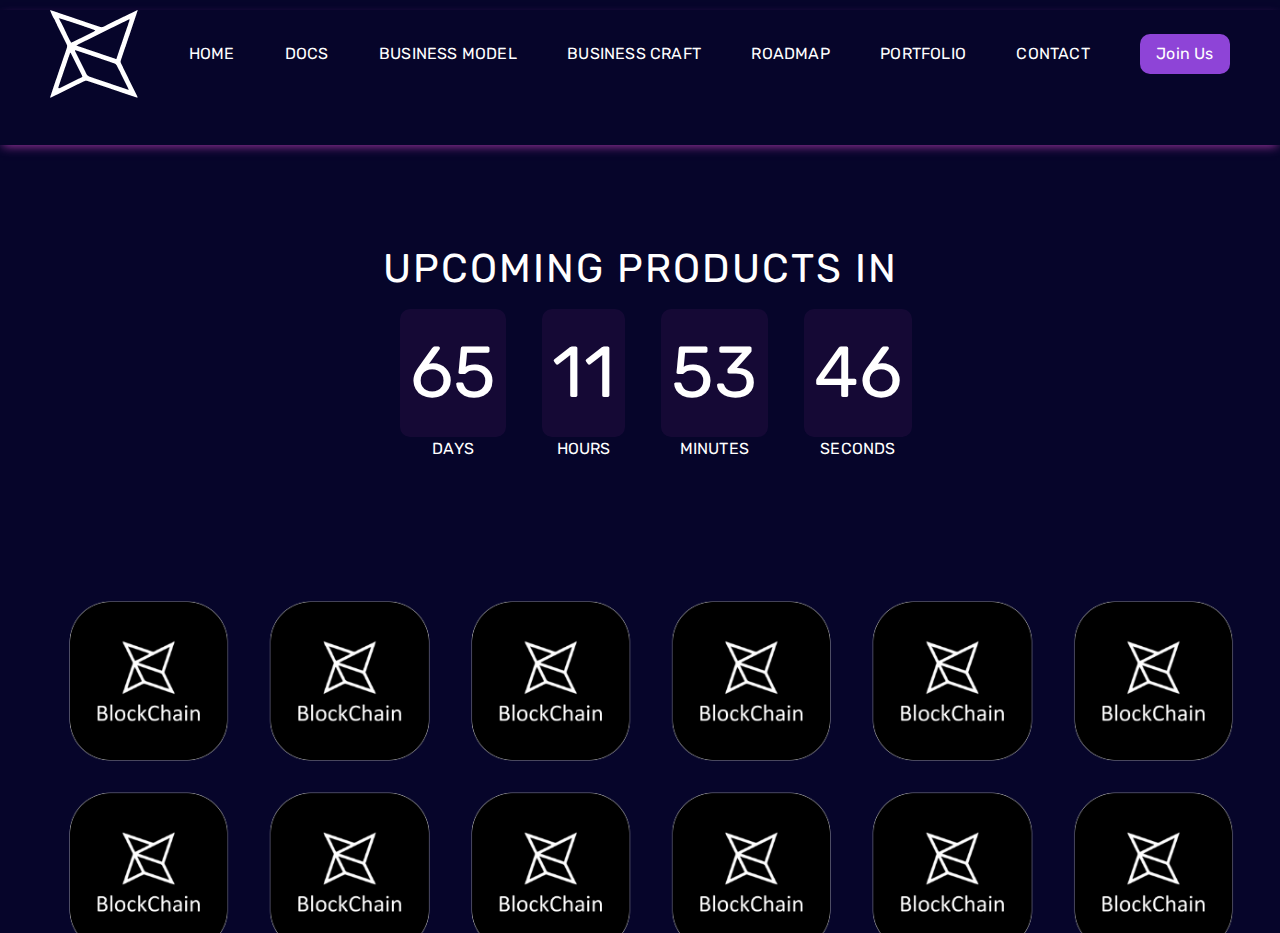
==== pages/businesscraft.html @ 7bb26e19 "countdown" ====
<!DOCTYPE html>
<html lang="en">
  <head>
    <meta charset="UTF-8" />
    <meta http-equiv="X-UA-Compatible" content="IE=edge" />
    <meta name="viewport" content="width=device-width, initial-scale=1.0" />
    <link rel="icon" href="images/" type="image/png" sizes="16x16" />

    <link rel="stylesheet" href="../css/owl.carousel.min.css" />
    <link rel="stylesheet" href="../css/bootstrap.css" />
    <link rel="stylesheet" href="../css/uicons-regular-rounded.css" />
    <link rel="stylesheet" href="../css/fontawesome.min.css" />

    <!-- AOS -->
    <link href="https://unpkg.com/aos@2.3.1/dist/aos.css" rel="stylesheet" />

    <link rel="stylesheet" href="../scss/style.css" />
    <link rel="stylesheet" href="../scss/responsive.css" />
    <title>Xblockchain Documentation</title>
  </head>
  <body>
    <div class="docsnavbar">
      <div class="docsnavbaritems">
        <div class="docsbrandlogo">
          <img src="../images/logo.png" alt="X-Logo" />
        </div>
        <div><a href="../index.html">HOME</a></div>
        <div><a href="./docs.html">DOCS</a></div>
        <div><a href="#">BUSINESS MODEL</a></div>
        <div><a href="../pages/businesscraft.html">BUSINESS CRAFT</a></div>
        <div><a href="#">ROADMAP</a></div>
        <div><a href="#">PORTFOLIO</a></div>
        <div><a href="#">CONTACT</a></div>
        <div class="docsnavbtn">Join Us</div>
      </div>
    </div>
    <div class="business_craft_div">
      <div class="countdown">
        <h1 id="headline">Upcoming Products IN</h1>
        <div id="countdown">
          <ul>
            <li><span id="days"></span>days</li>
            <li><span id="hours"></span>Hours</li>
            <li><span id="minutes"></span>Minutes</li>
            <li><span id="seconds"></span>Seconds</li>
          </ul>
        </div>
        <div id="content" class="emoji">
          <span>Product</span>
          <span>has</span>
          <span>arrived!!!</span>
        </div>
      </div>
      <div class="countdownimagediv">
        <img src="../images/countdown.png" alt="" srcset="" width="" />
      </div>
    </div>
    <script>
      (function () {
        const second = 1000,
          minute = second * 60,
          hour = minute * 60,
          day = hour * 24;

        //I'm adding this section so I don't have to keep updating this pen every year :-)
        //remove this if you don't need it
        let today = new Date(),
          dd = String(today.getDate()).padStart(2, "0"),
          mm = String(today.getMonth() + 1).padStart(2, "0"),
          yyyy = today.getFullYear(),
          nextYear = yyyy + 1,
          dayMonth = "09/30/",
          birthday = dayMonth + yyyy;

        today = mm + "/" + dd + "/" + yyyy;
        if (today > birthday) {
          birthday = dayMonth + nextYear;
        }
        //end

        const countDown = new Date(birthday).getTime(),
          x = setInterval(function () {
            const now = new Date().getTime(),
              distance = countDown - now;

            (document.getElementById("days").innerText = Math.floor(
              distance / day
            )),
              (document.getElementById("hours").innerText = Math.floor(
                (distance % day) / hour
              )),
              (document.getElementById("minutes").innerText = Math.floor(
                (distance % hour) / minute
              )),
              (document.getElementById("seconds").innerText = Math.floor(
                (distance % minute) / second
              ));

            //do something later when date is reached
            if (distance < 0) {
              document.getElementById("headline").innerText =
                "Product Has ARRIVED!!!";
              document.getElementById("countdown").style.display = "none";
              document.getElementById("content").style.display = "block";
              clearInterval(x);
            }
            //seconds
          }, 0);
      })();
    </script>
  </body>
</html>
---- css/uicons-regular-rounded.css ----
@font-face {
font-family: "uicons-regular-rounded";
src: url("../webfonts/uicons-regular-rounded.eot#iefix") format("embedded-opentype"),
url("../webfonts/uicons-regular-rounded.woff2") format("woff2"),
url("../webfonts/uicons-regular-rounded.woff") format("woff");
}

    i[class^="fi-rr-"]:before, i[class*=" fi-rr-"]:before, span[class^="fi-rr-"]:before, span[class*="fi-rr-"]:before {
font-family: uicons-regular-rounded !important;
font-style: normal;
font-weight: normal !important;
font-variant: normal;
text-transform: none;
line-height: 1;
-webkit-font-smoothing: antialiased;
-moz-osx-font-smoothing: grayscale;
}

        .fi-rr-add:before {
    content: "\f101";
    }
        .fi-rr-address-book:before {
    content: "\f102";
    }
        .fi-rr-alarm-clock:before {
    content: "\f103";
    }
        .fi-rr-align-center:before {
    content: "\f104";
    }
        .fi-rr-align-justify:before {
    content: "\f105";
    }
        .fi-rr-align-left:before {
    content: "\f106";
    }
        .fi-rr-align-right:before {
    content: "\f107";
    }
        .fi-rr-ambulance:before {
    content: "\f108";
    }
        .fi-rr-angle-double-left:before {
    content: "\f109";
    }
        .fi-rr-angle-double-right:before {
    content: "\f10a";
    }
        .fi-rr-angle-double-small-left:before {
    content: "\f10b";
    }
        .fi-rr-angle-double-small-right:before {
    content: "\f10c";
    }
        .fi-rr-angle-down:before {
    content: "\f10d";
    }
        .fi-rr-angle-left:before {
    content: "\f10e";
    }
        .fi-rr-angle-right:before {
    content: "\f10f";
    }
        .fi-rr-angle-small-down:before {
    content: "\f110";
    }
        .fi-rr-angle-small-left:before {
    content: "\f111";
    }
        .fi-rr-angle-small-right:before {
    content: "\f112";
    }
        .fi-rr-angle-small-up:before {
    content: "\f113";
    }
        .fi-rr-angle-up:before {
    content: "\f114";
    }
        .fi-rr-apple:before {
    content: "\f115";
    }
        .fi-rr-apps-add:before {
    content: "\f116";
    }
        .fi-rr-apps-delete:before {
    content: "\f117";
    }
        .fi-rr-apps-sort:before {
    content: "\f118";
    }
        .fi-rr-apps:before {
    content: "\f119";
    }
        .fi-rr-archive:before {
    content: "\f11a";
    }
        .fi-rr-arrow-down:before {
    content: "\f11b";
    }
        .fi-rr-arrow-from-bottom:before {
    content: "\f11c";
    }
        .fi-rr-arrow-left:before {
    content: "\f11d";
    }
        .fi-rr-arrow-right:before {
    content: "\f11e";
    }
        .fi-rr-arrow-small-down:before {
    content: "\f11f";
    }
        .fi-rr-arrow-small-left:before {
    content: "\f120";
    }
        .fi-rr-arrow-small-right:before {
    content: "\f121";
    }
        .fi-rr-arrow-small-up:before {
    content: "\f122";
    }
        .fi-rr-arrow-up:before {
    content: "\f123";
    }
        .fi-rr-asterik:before {
    content: "\f124";
    }
        .fi-rr-at:before {
    content: "\f125";
    }
        .fi-rr-backpack:before {
    content: "\f126";
    }
        .fi-rr-badge:before {
    content: "\f127";
    }
        .fi-rr-balloons:before {
    content: "\f128";
    }
        .fi-rr-ban:before {
    content: "\f129";
    }
        .fi-rr-band-aid:before {
    content: "\f12a";
    }
        .fi-rr-bank:before {
    content: "\f12b";
    }
        .fi-rr-barber-shop:before {
    content: "\f12c";
    }
        .fi-rr-baseball:before {
    content: "\f12d";
    }
        .fi-rr-basketball:before {
    content: "\f12e";
    }
        .fi-rr-bed:before {
    content: "\f12f";
    }
        .fi-rr-beer:before {
    content: "\f130";
    }
        .fi-rr-bell-ring:before {
    content: "\f131";
    }
        .fi-rr-bell-school:before {
    content: "\f132";
    }
        .fi-rr-bell:before {
    content: "\f133";
    }
        .fi-rr-bike:before {
    content: "\f134";
    }
        .fi-rr-billiard:before {
    content: "\f135";
    }
        .fi-rr-bold:before {
    content: "\f136";
    }
        .fi-rr-book-alt:before {
    content: "\f137";
    }
        .fi-rr-book:before {
    content: "\f138";
    }
        .fi-rr-bookmark:before {
    content: "\f139";
    }
        .fi-rr-bowling:before {
    content: "\f13a";
    }
        .fi-rr-box-alt:before {
    content: "\f13b";
    }
        .fi-rr-box:before {
    content: "\f13c";
    }
        .fi-rr-bread-slice:before {
    content: "\f13d";
    }
        .fi-rr-briefcase:before {
    content: "\f13e";
    }
        .fi-rr-broom:before {
    content: "\f13f";
    }
        .fi-rr-browser:before {
    content: "\f140";
    }
        .fi-rr-brush:before {
    content: "\f141";
    }
        .fi-rr-bug:before {
    content: "\f142";
    }
        .fi-rr-building:before {
    content: "\f143";
    }
        .fi-rr-bulb:before {
    content: "\f144";
    }
        .fi-rr-butterfly:before {
    content: "\f145";
    }
        .fi-rr-cake-birthday:before {
    content: "\f146";
    }
        .fi-rr-cake-wedding:before {
    content: "\f147";
    }
        .fi-rr-calculator:before {
    content: "\f148";
    }
        .fi-rr-calendar:before {
    content: "\f149";
    }
        .fi-rr-call-history:before {
    content: "\f14a";
    }
        .fi-rr-call-incoming:before {
    content: "\f14b";
    }
        .fi-rr-call-missed:before {
    content: "\f14c";
    }
        .fi-rr-call-outgoing:before {
    content: "\f14d";
    }
        .fi-rr-camera:before {
    content: "\f14e";
    }
        .fi-rr-camping:before {
    content: "\f14f";
    }
        .fi-rr-car:before {
    content: "\f150";
    }
        .fi-rr-caret-down:before {
    content: "\f151";
    }
        .fi-rr-caret-left:before {
    content: "\f152";
    }
        .fi-rr-caret-right:before {
    content: "\f153";
    }
        .fi-rr-caret-up:before {
    content: "\f154";
    }
        .fi-rr-carrot:before {
    content: "\f155";
    }
        .fi-rr-chart-connected:before {
    content: "\f156";
    }
        .fi-rr-chart-histogram:before {
    content: "\f157";
    }
        .fi-rr-chart-network:before {
    content: "\f158";
    }
        .fi-rr-chart-pie-alt:before {
    content: "\f159";
    }
        .fi-rr-chart-pie:before {
    content: "\f15a";
    }
        .fi-rr-chart-pyramid:before {
    content: "\f15b";
    }
        .fi-rr-chart-set-theory:before {
    content: "\f15c";
    }
        .fi-rr-chart-tree:before {
    content: "\f15d";
    }
        .fi-rr-chat-arrow-down:before {
    content: "\f15e";
    }
        .fi-rr-chat-arrow-grow:before {
    content: "\f15f";
    }
        .fi-rr-check:before {
    content: "\f160";
    }
        .fi-rr-checkbox:before {
    content: "\f161";
    }
        .fi-rr-cheese:before {
    content: "\f162";
    }
        .fi-rr-chess-piece:before {
    content: "\f163";
    }
        .fi-rr-child-head:before {
    content: "\f164";
    }
        .fi-rr-circle-small:before {
    content: "\f165";
    }
        .fi-rr-circle:before {
    content: "\f166";
    }
        .fi-rr-clip:before {
    content: "\f167";
    }
        .fi-rr-clock:before {
    content: "\f168";
    }
        .fi-rr-cloud-check:before {
    content: "\f169";
    }
        .fi-rr-cloud-disabled:before {
    content: "\f16a";
    }
        .fi-rr-cloud-download:before {
    content: "\f16b";
    }
        .fi-rr-cloud-share:before {
    content: "\f16c";
    }
        .fi-rr-cloud-upload:before {
    content: "\f16d";
    }
        .fi-rr-cloud:before {
    content: "\f16e";
    }
        .fi-rr-clouds:before {
    content: "\f16f";
    }
        .fi-rr-cocktail:before {
    content: "\f170";
    }
        .fi-rr-coffee:before {
    content: "\f171";
    }
        .fi-rr-comment-alt:before {
    content: "\f172";
    }
        .fi-rr-comment-check:before {
    content: "\f173";
    }
        .fi-rr-comment-heart:before {
    content: "\f174";
    }
        .fi-rr-comment-info:before {
    content: "\f175";
    }
        .fi-rr-comment-user:before {
    content: "\f176";
    }
        .fi-rr-comment:before {
    content: "\f177";
    }
        .fi-rr-comments:before {
    content: "\f178";
    }
        .fi-rr-compress-alt:before {
    content: "\f179";
    }
        .fi-rr-compress:before {
    content: "\f17a";
    }
        .fi-rr-computer:before {
    content: "\f17b";
    }
        .fi-rr-confetti:before {
    content: "\f17c";
    }
        .fi-rr-cookie:before {
    content: "\f17d";
    }
        .fi-rr-copy-alt:before {
    content: "\f17e";
    }
        .fi-rr-copy:before {
    content: "\f17f";
    }
        .fi-rr-copyright:before {
    content: "\f180";
    }
        .fi-rr-cow:before {
    content: "\f181";
    }
        .fi-rr-cream:before {
    content: "\f182";
    }
        .fi-rr-credit-card:before {
    content: "\f183";
    }
        .fi-rr-croissant:before {
    content: "\f184";
    }
        .fi-rr-cross-circle:before {
    content: "\f185";
    }
        .fi-rr-cross-small:before {
    content: "\f186";
    }
        .fi-rr-cross:before {
    content: "\f187";
    }
        .fi-rr-crown:before {
    content: "\f188";
    }
        .fi-rr-cube:before {
    content: "\f189";
    }
        .fi-rr-cupcake:before {
    content: "\f18a";
    }
        .fi-rr-cursor-finger:before {
    content: "\f18b";
    }
        .fi-rr-cursor-plus:before {
    content: "\f18c";
    }
        .fi-rr-cursor-text-alt:before {
    content: "\f18d";
    }
        .fi-rr-cursor-text:before {
    content: "\f18e";
    }
        .fi-rr-cursor:before {
    content: "\f18f";
    }
        .fi-rr-dart:before {
    content: "\f190";
    }
        .fi-rr-dashboard:before {
    content: "\f191";
    }
        .fi-rr-data-transfer:before {
    content: "\f192";
    }
        .fi-rr-database:before {
    content: "\f193";
    }
        .fi-rr-delete:before {
    content: "\f194";
    }
        .fi-rr-diamond:before {
    content: "\f195";
    }
        .fi-rr-dice:before {
    content: "\f196";
    }
        .fi-rr-diploma:before {
    content: "\f197";
    }
        .fi-rr-disco-ball:before {
    content: "\f198";
    }
        .fi-rr-disk:before {
    content: "\f199";
    }
        .fi-rr-doctor:before {
    content: "\f19a";
    }
        .fi-rr-document-signed:before {
    content: "\f19b";
    }
        .fi-rr-document:before {
    content: "\f19c";
    }
        .fi-rr-dollar:before {
    content: "\f19d";
    }
        .fi-rr-download:before {
    content: "\f19e";
    }
        .fi-rr-drink-alt:before {
    content: "\f19f";
    }
        .fi-rr-drumstick:before {
    content: "\f1a0";
    }
        .fi-rr-duplicate:before {
    content: "\f1a1";
    }
        .fi-rr-e-learning:before {
    content: "\f1a2";
    }
        .fi-rr-earnings:before {
    content: "\f1a3";
    }
        .fi-rr-edit-alt:before {
    content: "\f1a4";
    }
        .fi-rr-edit:before {
    content: "\f1a5";
    }
        .fi-rr-envelope-ban:before {
    content: "\f1a6";
    }
        .fi-rr-envelope-download:before {
    content: "\f1a7";
    }
        .fi-rr-envelope-marker:before {
    content: "\f1a8";
    }
        .fi-rr-envelope-open:before {
    content: "\f1a9";
    }
        .fi-rr-envelope-plus:before {
    content: "\f1aa";
    }
        .fi-rr-envelope:before {
    content: "\f1ab";
    }
        .fi-rr-euro:before {
    content: "\f1ac";
    }
        .fi-rr-exclamation:before {
    content: "\f1ad";
    }
        .fi-rr-expand:before {
    content: "\f1ae";
    }
        .fi-rr-eye-crossed:before {
    content: "\f1af";
    }
        .fi-rr-eye-dropper:before {
    content: "\f1b0";
    }
        .fi-rr-eye:before {
    content: "\f1b1";
    }
        .fi-rr-feather:before {
    content: "\f1b2";
    }
        .fi-rr-ferris-wheel:before {
    content: "\f1b3";
    }
        .fi-rr-file-add:before {
    content: "\f1b4";
    }
        .fi-rr-file-ai:before {
    content: "\f1b5";
    }
        .fi-rr-file-check:before {
    content: "\f1b6";
    }
        .fi-rr-file-delete:before {
    content: "\f1b7";
    }
        .fi-rr-file-eps:before {
    content: "\f1b8";
    }
        .fi-rr-file-gif:before {
    content: "\f1b9";
    }
        .fi-rr-file-music:before {
    content: "\f1ba";
    }
        .fi-rr-file-psd:before {
    content: "\f1bb";
    }
        .fi-rr-file:before {
    content: "\f1bc";
    }
        .fi-rr-fill:before {
    content: "\f1bd";
    }
        .fi-rr-film:before {
    content: "\f1be";
    }
        .fi-rr-filter:before {
    content: "\f1bf";
    }
        .fi-rr-fingerprint:before {
    content: "\f1c0";
    }
        .fi-rr-fish:before {
    content: "\f1c1";
    }
        .fi-rr-flag:before {
    content: "\f1c2";
    }
        .fi-rr-flame:before {
    content: "\f1c3";
    }
        .fi-rr-flip-horizontal:before {
    content: "\f1c4";
    }
        .fi-rr-flower-bouquet:before {
    content: "\f1c5";
    }
        .fi-rr-flower-tulip:before {
    content: "\f1c6";
    }
        .fi-rr-flower:before {
    content: "\f1c7";
    }
        .fi-rr-folder-add:before {
    content: "\f1c8";
    }
        .fi-rr-folder:before {
    content: "\f1c9";
    }
        .fi-rr-following:before {
    content: "\f1ca";
    }
        .fi-rr-football:before {
    content: "\f1cb";
    }
        .fi-rr-form:before {
    content: "\f1cc";
    }
        .fi-rr-forward:before {
    content: "\f1cd";
    }
        .fi-rr-fox:before {
    content: "\f1ce";
    }
        .fi-rr-frown:before {
    content: "\f1cf";
    }
        .fi-rr-ftp:before {
    content: "\f1d0";
    }
        .fi-rr-gallery:before {
    content: "\f1d1";
    }
        .fi-rr-gamepad:before {
    content: "\f1d2";
    }
        .fi-rr-gas-pump:before {
    content: "\f1d3";
    }
        .fi-rr-gem:before {
    content: "\f1d4";
    }
        .fi-rr-gift:before {
    content: "\f1d5";
    }
        .fi-rr-glass-cheers:before {
    content: "\f1d6";
    }
        .fi-rr-glasses:before {
    content: "\f1d7";
    }
        .fi-rr-globe-alt:before {
    content: "\f1d8";
    }
        .fi-rr-globe:before {
    content: "\f1d9";
    }
        .fi-rr-golf:before {
    content: "\f1da";
    }
        .fi-rr-graduation-cap:before {
    content: "\f1db";
    }
        .fi-rr-graphic-tablet:before {
    content: "\f1dc";
    }
        .fi-rr-grid-alt:before {
    content: "\f1dd";
    }
        .fi-rr-grid:before {
    content: "\f1de";
    }
        .fi-rr-guitar:before {
    content: "\f1df";
    }
        .fi-rr-gym:before {
    content: "\f1e0";
    }
        .fi-rr-hamburger:before {
    content: "\f1e1";
    }
        .fi-rr-hand-holding-heart:before {
    content: "\f1e2";
    }
        .fi-rr-hastag:before {
    content: "\f1e3";
    }
        .fi-rr-hat-birthday:before {
    content: "\f1e4";
    }
        .fi-rr-head-side-thinking:before {
    content: "\f1e5";
    }
        .fi-rr-headphones:before {
    content: "\f1e6";
    }
        .fi-rr-headset:before {
    content: "\f1e7";
    }
        .fi-rr-heart-arrow:before {
    content: "\f1e8";
    }
        .fi-rr-heart:before {
    content: "\f1e9";
    }
        .fi-rr-home-location-alt:before {
    content: "\f1ea";
    }
        .fi-rr-home-location:before {
    content: "\f1eb";
    }
        .fi-rr-home:before {
    content: "\f1ec";
    }
        .fi-rr-hourglass-end:before {
    content: "\f1ed";
    }
        .fi-rr-hourglass:before {
    content: "\f1ee";
    }
        .fi-rr-ice-cream:before {
    content: "\f1ef";
    }
        .fi-rr-ice-skate:before {
    content: "\f1f0";
    }
        .fi-rr-id-badge:before {
    content: "\f1f1";
    }
        .fi-rr-inbox:before {
    content: "\f1f2";
    }
        .fi-rr-incognito:before {
    content: "\f1f3";
    }
        .fi-rr-indent:before {
    content: "\f1f4";
    }
        .fi-rr-infinity:before {
    content: "\f1f5";
    }
        .fi-rr-info:before {
    content: "\f1f6";
    }
        .fi-rr-interactive:before {
    content: "\f1f7";
    }
        .fi-rr-interlining:before {
    content: "\f1f8";
    }
        .fi-rr-interrogation:before {
    content: "\f1f9";
    }
        .fi-rr-italic:before {
    content: "\f1fa";
    }
        .fi-rr-jpg:before {
    content: "\f1fb";
    }
        .fi-rr-key:before {
    content: "\f1fc";
    }
        .fi-rr-keyboard:before {
    content: "\f1fd";
    }
        .fi-rr-kite:before {
    content: "\f1fe";
    }
        .fi-rr-label:before {
    content: "\f1ff";
    }
        .fi-rr-laptop:before {
    content: "\f200";
    }
        .fi-rr-lasso:before {
    content: "\f201";
    }
        .fi-rr-laugh:before {
    content: "\f202";
    }
        .fi-rr-layers:before {
    content: "\f203";
    }
        .fi-rr-layout-fluid:before {
    content: "\f204";
    }
        .fi-rr-leaf:before {
    content: "\f205";
    }
        .fi-rr-letter-case:before {
    content: "\f206";
    }
        .fi-rr-life-ring:before {
    content: "\f207";
    }
        .fi-rr-line-width:before {
    content: "\f208";
    }
        .fi-rr-link:before {
    content: "\f209";
    }
        .fi-rr-lipstick:before {
    content: "\f20a";
    }
        .fi-rr-list-check:before {
    content: "\f20b";
    }
        .fi-rr-list:before {
    content: "\f20c";
    }
        .fi-rr-location-alt:before {
    content: "\f20d";
    }
        .fi-rr-lock-alt:before {
    content: "\f20e";
    }
        .fi-rr-lock:before {
    content: "\f20f";
    }
        .fi-rr-luggage-rolling:before {
    content: "\f210";
    }
        .fi-rr-magic-wand:before {
    content: "\f211";
    }
        .fi-rr-makeup-brush:before {
    content: "\f212";
    }
        .fi-rr-man-head:before {
    content: "\f213";
    }
        .fi-rr-map-marker-cross:before {
    content: "\f214";
    }
        .fi-rr-map-marker-home:before {
    content: "\f215";
    }
        .fi-rr-map-marker-minus:before {
    content: "\f216";
    }
        .fi-rr-map-marker-plus:before {
    content: "\f217";
    }
        .fi-rr-map-marker:before {
    content: "\f218";
    }
        .fi-rr-map:before {
    content: "\f219";
    }
        .fi-rr-marker-time:before {
    content: "\f21a";
    }
        .fi-rr-marker:before {
    content: "\f21b";
    }
        .fi-rr-mars-double:before {
    content: "\f21c";
    }
        .fi-rr-mars:before {
    content: "\f21d";
    }
        .fi-rr-mask-carnival:before {
    content: "\f21e";
    }
        .fi-rr-medicine:before {
    content: "\f21f";
    }
        .fi-rr-megaphone:before {
    content: "\f220";
    }
        .fi-rr-meh:before {
    content: "\f221";
    }
        .fi-rr-menu-burger:before {
    content: "\f222";
    }
        .fi-rr-menu-dots-vertical:before {
    content: "\f223";
    }
        .fi-rr-menu-dots:before {
    content: "\f224";
    }
        .fi-rr-microphone-alt:before {
    content: "\f225";
    }
        .fi-rr-microphone:before {
    content: "\f226";
    }
        .fi-rr-minus-small:before {
    content: "\f227";
    }
        .fi-rr-minus:before {
    content: "\f228";
    }
        .fi-rr-mobile:before {
    content: "\f229";
    }
        .fi-rr-mode-landscape:before {
    content: "\f22a";
    }
        .fi-rr-mode-portrait:before {
    content: "\f22b";
    }
        .fi-rr-money:before {
    content: "\f22c";
    }
        .fi-rr-moon:before {
    content: "\f22d";
    }
        .fi-rr-mountains:before {
    content: "\f22e";
    }
        .fi-rr-mouse:before {
    content: "\f22f";
    }
        .fi-rr-mug-alt:before {
    content: "\f230";
    }
        .fi-rr-music-alt:before {
    content: "\f231";
    }
        .fi-rr-music:before {
    content: "\f232";
    }
        .fi-rr-navigation:before {
    content: "\f233";
    }
        .fi-rr-network-cloud:before {
    content: "\f234";
    }
        .fi-rr-network:before {
    content: "\f235";
    }
        .fi-rr-notebook:before {
    content: "\f236";
    }
        .fi-rr-opacity:before {
    content: "\f237";
    }
        .fi-rr-package:before {
    content: "\f238";
    }
        .fi-rr-paint-brush:before {
    content: "\f239";
    }
        .fi-rr-palette:before {
    content: "\f23a";
    }
        .fi-rr-paper-plane:before {
    content: "\f23b";
    }
        .fi-rr-password:before {
    content: "\f23c";
    }
        .fi-rr-pause:before {
    content: "\f23d";
    }
        .fi-rr-paw:before {
    content: "\f23e";
    }
        .fi-rr-pencil:before {
    content: "\f23f";
    }
        .fi-rr-pharmacy:before {
    content: "\f240";
    }
        .fi-rr-phone-call:before {
    content: "\f241";
    }
        .fi-rr-phone-cross:before {
    content: "\f242";
    }
        .fi-rr-phone-pause:before {
    content: "\f243";
    }
        .fi-rr-phone-slash:before {
    content: "\f244";
    }
        .fi-rr-physics:before {
    content: "\f245";
    }
        .fi-rr-picture:before {
    content: "\f246";
    }
        .fi-rr-ping-pong:before {
    content: "\f247";
    }
        .fi-rr-pizza-slice:before {
    content: "\f248";
    }
        .fi-rr-plane:before {
    content: "\f249";
    }
        .fi-rr-play-alt:before {
    content: "\f24a";
    }
        .fi-rr-play:before {
    content: "\f24b";
    }
        .fi-rr-playing-cards:before {
    content: "\f24c";
    }
        .fi-rr-plus-small:before {
    content: "\f24d";
    }
        .fi-rr-plus:before {
    content: "\f24e";
    }
        .fi-rr-poker-chip:before {
    content: "\f24f";
    }
        .fi-rr-portrait:before {
    content: "\f250";
    }
        .fi-rr-pound:before {
    content: "\f251";
    }
        .fi-rr-power:before {
    content: "\f252";
    }
        .fi-rr-presentation:before {
    content: "\f253";
    }
        .fi-rr-print:before {
    content: "\f254";
    }
        .fi-rr-protractor:before {
    content: "\f255";
    }
        .fi-rr-pulse:before {
    content: "\f256";
    }
        .fi-rr-pyramid:before {
    content: "\f257";
    }
        .fi-rr-quote-right:before {
    content: "\f258";
    }
        .fi-rr-rainbow:before {
    content: "\f259";
    }
        .fi-rr-raindrops:before {
    content: "\f25a";
    }
        .fi-rr-rec:before {
    content: "\f25b";
    }
        .fi-rr-receipt:before {
    content: "\f25c";
    }
        .fi-rr-record-vinyl:before {
    content: "\f25d";
    }
        .fi-rr-rectabgle-vertical:before {
    content: "\f25e";
    }
        .fi-rr-rectangle-horizontal:before {
    content: "\f25f";
    }
        .fi-rr-rectangle-panoramic:before {
    content: "\f260";
    }
        .fi-rr-recycle:before {
    content: "\f261";
    }
        .fi-rr-redo-alt:before {
    content: "\f262";
    }
        .fi-rr-redo:before {
    content: "\f263";
    }
        .fi-rr-reflect:before {
    content: "\f264";
    }
        .fi-rr-refresh:before {
    content: "\f265";
    }
        .fi-rr-resize:before {
    content: "\f266";
    }
        .fi-rr-resources:before {
    content: "\f267";
    }
        .fi-rr-rewind:before {
    content: "\f268";
    }
        .fi-rr-rhombus:before {
    content: "\f269";
    }
        .fi-rr-rings-wedding:before {
    content: "\f26a";
    }
        .fi-rr-road:before {
    content: "\f26b";
    }
        .fi-rr-rocket:before {
    content: "\f26c";
    }
        .fi-rr-room-service:before {
    content: "\f26d";
    }
        .fi-rr-rotate-right:before {
    content: "\f26e";
    }
        .fi-rr-rugby:before {
    content: "\f26f";
    }
        .fi-rr-sad:before {
    content: "\f270";
    }
        .fi-rr-salad:before {
    content: "\f271";
    }
        .fi-rr-scale:before {
    content: "\f272";
    }
        .fi-rr-school-bus:before {
    content: "\f273";
    }
        .fi-rr-school:before {
    content: "\f274";
    }
        .fi-rr-scissors:before {
    content: "\f275";
    }
        .fi-rr-screen:before {
    content: "\f276";
    }
        .fi-rr-search-alt:before {
    content: "\f277";
    }
        .fi-rr-search-heart:before {
    content: "\f278";
    }
        .fi-rr-search:before {
    content: "\f279";
    }
        .fi-rr-settings-sliders:before {
    content: "\f27a";
    }
        .fi-rr-settings:before {
    content: "\f27b";
    }
        .fi-rr-share:before {
    content: "\f27c";
    }
        .fi-rr-shield-check:before {
    content: "\f27d";
    }
        .fi-rr-shield-exclamation:before {
    content: "\f27e";
    }
        .fi-rr-shield-interrogation:before {
    content: "\f27f";
    }
        .fi-rr-shield-plus:before {
    content: "\f280";
    }
        .fi-rr-shield:before {
    content: "\f281";
    }
        .fi-rr-ship-side:before {
    content: "\f282";
    }
        .fi-rr-ship:before {
    content: "\f283";
    }
        .fi-rr-shop:before {
    content: "\f284";
    }
        .fi-rr-shopping-bag-add:before {
    content: "\f285";
    }
        .fi-rr-shopping-bag:before {
    content: "\f286";
    }
        .fi-rr-shopping-cart-add:before {
    content: "\f287";
    }
        .fi-rr-shopping-cart-check:before {
    content: "\f288";
    }
        .fi-rr-shopping-cart:before {
    content: "\f289";
    }
        .fi-rr-shuffle:before {
    content: "\f28a";
    }
        .fi-rr-sign-in-alt:before {
    content: "\f28b";
    }
        .fi-rr-sign-in:before {
    content: "\f28c";
    }
        .fi-rr-sign-out-alt:before {
    content: "\f28d";
    }
        .fi-rr-sign-out:before {
    content: "\f28e";
    }
        .fi-rr-signal-alt-1:before {
    content: "\f28f";
    }
        .fi-rr-signal-alt-2:before {
    content: "\f290";
    }
        .fi-rr-signal-alt:before {
    content: "\f291";
    }
        .fi-rr-skateboard:before {
    content: "\f292";
    }
        .fi-rr-smartphone:before {
    content: "\f293";
    }
        .fi-rr-smile-wink:before {
    content: "\f294";
    }
        .fi-rr-smile:before {
    content: "\f295";
    }
        .fi-rr-snowflake:before {
    content: "\f296";
    }
        .fi-rr-soap:before {
    content: "\f297";
    }
        .fi-rr-soup:before {
    content: "\f298";
    }
        .fi-rr-spa:before {
    content: "\f299";
    }
        .fi-rr-speaker:before {
    content: "\f29a";
    }
        .fi-rr-sphere:before {
    content: "\f29b";
    }
        .fi-rr-spinner-alt:before {
    content: "\f29c";
    }
        .fi-rr-spinner:before {
    content: "\f29d";
    }
        .fi-rr-square-root:before {
    content: "\f29e";
    }
        .fi-rr-square:before {
    content: "\f29f";
    }
        .fi-rr-star-octogram:before {
    content: "\f2a0";
    }
        .fi-rr-star:before {
    content: "\f2a1";
    }
        .fi-rr-stats:before {
    content: "\f2a2";
    }
        .fi-rr-stethoscope:before {
    content: "\f2a3";
    }
        .fi-rr-sticker:before {
    content: "\f2a4";
    }
        .fi-rr-stop:before {
    content: "\f2a5";
    }
        .fi-rr-stopwatch:before {
    content: "\f2a6";
    }
        .fi-rr-subtitles:before {
    content: "\f2a7";
    }
        .fi-rr-sun:before {
    content: "\f2a8";
    }
        .fi-rr-sunrise:before {
    content: "\f2a9";
    }
        .fi-rr-surfing:before {
    content: "\f2aa";
    }
        .fi-rr-sword:before {
    content: "\f2ab";
    }
        .fi-rr-syringe:before {
    content: "\f2ac";
    }
        .fi-rr-tablet:before {
    content: "\f2ad";
    }
        .fi-rr-target:before {
    content: "\f2ae";
    }
        .fi-rr-taxi:before {
    content: "\f2af";
    }
        .fi-rr-tennis:before {
    content: "\f2b0";
    }
        .fi-rr-terrace:before {
    content: "\f2b1";
    }
        .fi-rr-test-tube:before {
    content: "\f2b2";
    }
        .fi-rr-test:before {
    content: "\f2b3";
    }
        .fi-rr-text-check:before {
    content: "\f2b4";
    }
        .fi-rr-text:before {
    content: "\f2b5";
    }
        .fi-rr-thermometer-half:before {
    content: "\f2b6";
    }
        .fi-rr-thumbs-down:before {
    content: "\f2b7";
    }
        .fi-rr-thumbs-up:before {
    content: "\f2b8";
    }
        .fi-rr-thumbtack:before {
    content: "\f2b9";
    }
        .fi-rr-ticket:before {
    content: "\f2ba";
    }
        .fi-rr-time-add:before {
    content: "\f2bb";
    }
        .fi-rr-time-check:before {
    content: "\f2bc";
    }
        .fi-rr-time-delete:before {
    content: "\f2bd";
    }
        .fi-rr-time-fast:before {
    content: "\f2be";
    }
        .fi-rr-time-forward-sixty:before {
    content: "\f2bf";
    }
        .fi-rr-time-forward-ten:before {
    content: "\f2c0";
    }
        .fi-rr-time-forward:before {
    content: "\f2c1";
    }
        .fi-rr-time-half-past:before {
    content: "\f2c2";
    }
        .fi-rr-time-oclock:before {
    content: "\f2c3";
    }
        .fi-rr-time-past:before {
    content: "\f2c4";
    }
        .fi-rr-time-quarter-past:before {
    content: "\f2c5";
    }
        .fi-rr-time-quarter-to:before {
    content: "\f2c6";
    }
        .fi-rr-time-twenty-four:before {
    content: "\f2c7";
    }
        .fi-rr-tool-crop:before {
    content: "\f2c8";
    }
        .fi-rr-tool-marquee:before {
    content: "\f2c9";
    }
        .fi-rr-tooth:before {
    content: "\f2ca";
    }
        .fi-rr-tornado:before {
    content: "\f2cb";
    }
        .fi-rr-train-side:before {
    content: "\f2cc";
    }
        .fi-rr-train:before {
    content: "\f2cd";
    }
        .fi-rr-transform:before {
    content: "\f2ce";
    }
        .fi-rr-trash:before {
    content: "\f2cf";
    }
        .fi-rr-treatment:before {
    content: "\f2d0";
    }
        .fi-rr-tree-christmas:before {
    content: "\f2d1";
    }
        .fi-rr-tree:before {
    content: "\f2d2";
    }
        .fi-rr-triangle:before {
    content: "\f2d3";
    }
        .fi-rr-trophy:before {
    content: "\f2d4";
    }
        .fi-rr-truck-side:before {
    content: "\f2d5";
    }
        .fi-rr-umbrella:before {
    content: "\f2d6";
    }
        .fi-rr-underline:before {
    content: "\f2d7";
    }
        .fi-rr-undo-alt:before {
    content: "\f2d8";
    }
        .fi-rr-undo:before {
    content: "\f2d9";
    }
        .fi-rr-unlock:before {
    content: "\f2da";
    }
        .fi-rr-upload:before {
    content: "\f2db";
    }
        .fi-rr-usb-pendrive:before {
    content: "\f2dc";
    }
        .fi-rr-user-add:before {
    content: "\f2dd";
    }
        .fi-rr-user-delete:before {
    content: "\f2de";
    }
        .fi-rr-user-remove:before {
    content: "\f2df";
    }
        .fi-rr-user-time:before {
    content: "\f2e0";
    }
        .fi-rr-user:before {
    content: "\f2e1";
    }
        .fi-rr-utensils:before {
    content: "\f2e2";
    }
        .fi-rr-vector-alt:before {
    content: "\f2e3";
    }
        .fi-rr-vector:before {
    content: "\f2e4";
    }
        .fi-rr-venus-double:before {
    content: "\f2e5";
    }
        .fi-rr-venus-mars:before {
    content: "\f2e6";
    }
        .fi-rr-venus:before {
    content: "\f2e7";
    }
        .fi-rr-video-camera:before {
    content: "\f2e8";
    }
        .fi-rr-volleyball:before {
    content: "\f2e9";
    }
        .fi-rr-volume:before {
    content: "\f2ea";
    }
        .fi-rr-wheelchair:before {
    content: "\f2eb";
    }
        .fi-rr-wifi-alt:before {
    content: "\f2ec";
    }
        .fi-rr-wind:before {
    content: "\f2ed";
    }
        .fi-rr-woman-head:before {
    content: "\f2ee";
    }
        .fi-rr-world:before {
    content: "\f2ef";
    }
        .fi-rr-yen:before {
    content: "\f2f0";
    }
        .fi-rr-zoom-in:before {
    content: "\f2f1";
    }
        .fi-rr-zoom-out:before {
    content: "\f2f2";
    }
---- scss/style.css ----
/*
[Master Stylesheet]
Project Name: XBlockchain Ecosystem
Version:    1.1

====INDEX=====
01- Google Fonts Import
02- SCSS File Import 
03- Loader
04- Featured-area
*/
/*=============== SCSS sub file import ===================*/
/* Remove gery border */
/* Card Border Radius */
/* Transition-ease-in-out */
/*Landing Page Background Color */
/*=============== Fonts source Google Alegreya Sans ===================*/
@import url("https://fonts.googleapis.com/css2?family=Rubik:ital,wght@0,300;0,400;0,500;0,600;0,700;0,800;0,900;1,300;1,400;1,500;1,600;1,700&display=swap");
/*=============== Web Styling in SCSS ===================*/
* {
  padding: 0;
  margin: 0;
  -webkit-box-sizing: border-box;
  box-sizing: border-box;
}
*::-webkit-scrollbar {
  width: 5px; /* width of the entire scrollbar */
}

*::-webkit-scrollbar-track {
  background: rgb(18, 9, 51); /* color of the tracking area */
}

*::-webkit-scrollbar-thumb {
  background-color: rgb(187, 0, 156); /* color of the scroll thumb */
  border-radius: 15px; /* roundness of the scroll thumb */
  /* border: 3px solid orange; creates padding around scroll thumb */
}
:root {
  --purple-color: #a12ca9;
  --blue-color: #8e44d7;
}
html,
body {
  font-family: "Rubik";
}

body {
  float: left;
  width: 100%;
  margin: 0;
  padding: 0;
  overflow-x: hidden;
  font-size: 16px;
  letter-spacing: 0.2px;
  font-weight: 400;
  color: #fff;
  background-color: #06052a;
  scroll-behavior: smooth;
}

p {
  font-size: 16px;
  letter-spacing: 0.2px;
  line-height: 26px;
  color: inherit;
}

ol li,
p,
ul li {
  font-size: 16px;
  color: inherit;
  margin-bottom: 0;
}
ol,
ul {
  margin-bottom: 0;
}
li {
  list-style-type: none;
}
a,
a:hover,
a:focus,
a:active {
  color: inherit;
  outline: none;
  text-decoration: none;
}

.container-fluid {
  max-width: 1250px;
  margin: 0px auto;
}

input:focus,
textarea:focus,
select:focus,
button:focus {
  outline: none;
}

.btn-check:focus + .btn-primary,
.btn-primary:focus {
  background: inherit;
  -webkit-box-shadow: none;
  box-shadow: none;
  border: none;
}

img {
  height: auto;
  max-width: 100%;
}

.h1,
.h2,
.h3,
.h4,
.h5,
.h6,
h1,
h2,
h3,
h4,
h5,
h6 {
  font-family: inherit;
  margin-bottom: 0;
}
.owl-next {
  right: 0;
}
.owl-slider {
  position: relative;
  width: 83%;
  margin: auto;
}
.owl-prev::after {
  content: "\f060";
  font-family: fontawesome;
}
:is(.owl-prev, .owl-next) span {
  display: none;
}
.owl-next::after {
  content: "\f061";
  font-family: fontawesome;
}

.owl-prev {
  left: 0%;
}
.owl-next,
.owl-prev {
  position: absolute;
  top: 50%;
  transform: translateY(-50%);
}

/* preloader */
.preloader {
  margin: 0;
  padding: 0;
  background: #06052a;
  height: 100vh;
  width: 100%;
  display: flex;
  justify-content: center;
  align-items: center;
  position: fixed;
  z-index: 3;
  transition: 1s ease;
}
.no-preloader {
  opacity: 0;
  visibility: hidden;
}
.preloader h1 {
  font-size: 40px;
  margin: 0;
  padding: 0;
  text-transform: uppercase;
  letter-spacing: 10px;
  color: white;
  position: relative;
}

.preloader h1:before {
  content: "loading..";
  position: absolute;
  top: 0;
  left: 0;
  width: 100%;
  color: var(--blue-color);
  overflow: hidden;
  border-right: 4px solid var(--purple-color);
  animation: animate 5s linear infinite;
}

@keyframes animate {
  0% {
    width: 0;
  }

  50% {
    width: 100%;
  }

  100% {
    width: 0;
  }
}
/* preloader ended  */
.site-layout {
  display: block;
  margin: 0 auto;
  position: relative;
  width: 100%;
}

.col-1-5 {
  width: 20%;
  max-width: 20%;
  -webkit-box-flex: 0;
  -ms-flex: 0 0 20%;
  flex: 0 0 20%;
  float: left;
  position: relative;
  min-height: 1px;
  padding-right: 15px;
  padding-left: 15px;
}

section {
  float: left;
  position: relative;
  width: 100%;
}

.gap {
  float: left;
  padding: 40px 0 40px 0;
  position: relative;
  width: 100%;
  z-index: 0;
}

.gap.no-gap {
  padding: 0;
}

.gap.no-top {
  padding-top: 0px;
}

.gap.no-bottom {
  padding-bottom: 0px;
}

.remove-ext {
  margin-bottom: -30px;
}

.remove-ext-40 {
  margin-bottom: -40px;
}

.remove-ext-50 {
  margin-bottom: -50px;
}

.merged {
  margin: 0px;
  padding: 0;
}

.merged > div {
  padding: 0;
}

.row.merged > div {
  padding: 0;
}

.merged.row {
  margin: 0;
}

.merged.row > div {
  padding: 0;
}

[type="submit"],
button,
html [type="button"] {
  cursor: pointer;
}

textarea {
  resize: none;
}

.lr-gap {
  padding: 30px 70px;
}

/*==========
    Loader
  ========= */
/* =============
   Featured-area 
   ============*/
/* .bg-img {
  position: relative;
  top: 0;
  left: 0;
}

.navbar {
  position: absolute;
  top: 20px;
  left: 10px;
} */
/*# sourceMappingURL=style.css.map */
/* #### Navbar styling */
.bg-img {
  background: url(../images//bg1.png);
  background-size: contain;
  background-repeat: no-repeat;
  width: 100%;
  /* height: 100vh; */
}
nav {
  padding: 1rem 0;
}
.navbar-items {
  display: flex;
  align-items: center;
}
.navbar-items ul {
  margin-left: 10px;
}
.navbar-items ul li {
  display: inline-block;
  padding: 0px 20px;
}
.navbar-items .nav-btn:nth-child(2) {
  padding: 6px 20px;
  border-radius: 6px;
  outline: none;
  border: none;
  background: linear-gradient(to right, var(--purple-color), var(--blue-color));
  color: white;
  margin-left: 20px;
  margin-right: 10px;
}
.navbar-items .nav-btn:last-child {
  outline: none;
  border: none;
  background: none;
  margin-left: 16px;
}
.navbar-items .nav-btn:last-child::before {
  content: "\f007";
  color: white;
  font-size: 24px;
  font-family: fontawesome;
}
.brand-logo {
  width: 70px;
}
.navbar {
  padding: 1.6rem 0;
}
.front-view {
  width: 100%;
  background: url(../images/img.png);
  background-position: right;
  background-size: contain;
  background-repeat: no-repeat;
  padding: 6rem 0;
}
:is(.front-view, .middle-view, .bottom-view, .down-view, .bg-img-6, .bg-img-8, .ai-bots, .brookyl, .brookyl-vendor)
  h1 {
  font-size: 57px;
  font-weight: bold;
  width: 70%;
}
:is(.tech-view) h1 {
  font-size: 50px;
  font-weight: bold;
  width: 100%;
}
:is(.tech-view) p {
  width: 100%;
}
:is(.front-view, .middle-view, .bottom-view, .down-view, .bg-img-6, .bg-img-8, .brookyl, .brookyl-vendor)
  p {
  width: 50%;
  margin: 1rem 0;
}
:is(.front-view, .middle-view, .bottom-view, .tech-view) button {
  padding: 6px 20px;
  border-radius: 6px;
  outline: none;
  border: none;
  background: linear-gradient(to right, var(--purple-color), var(--blue-color));
  color: white;
  margin-top: 0.7rem;
}
.front-view {
  padding: 48px 6px;
}
.front-view h1 {
  width: 60%;
}
.front-view_data {
  margin-top: 1rem;
}
.bg-img-2 {
  width: 100%;
  /* height: 100vh; */
  background: url(../images/bg2.png);
  background-size: cover;
  background-repeat: no-repeat;
}
.component-3 {
  width: 350px;
  position: absolute;
}
.mobi {
  padding: 15px 0;
}
.mobi p {
  margin-bottom: 10px;
}
.middle-view {
  padding: 6rem 0;
  text-align: center;
}
.middle-view h1,
.middle-view p {
  margin: auto;
}
.middle-view p {
  margin: 1rem auto;
}
.bg-img-3 {
  display: flex;
  margin-top: -20px;
  flex-wrap: wrap;
}
.bg-img-3 > div {
  width: 50%;
}

.bottom-view {
  position: relative;
  padding-top: 40px;
  padding-left: 16px;
}
.bottom-view li {
  list-style-type: disc;
}
.bottom-view ul {
  padding-left: 1rem;
  margin-top: 2rem;
}
.bottom-view ul li > * {
  margin: 0;
}
.bottom-view button {
  margin-top: 2rem;
}
.bottom-view h1,
.bottom-view p,
.bottom-view ul {
  width: 500px;
}

.shutter-face {
  position: relative;
  transform: translateX(-50px);
}
.side-planet {
  position: absolute;
  bottom: 0%;
  right: -6%;
  width: 300px;
}
.bg-img-4 {
  position: relative;
  width: 100%;
  /* height: 96vh; */
}
.com-five,
.com-six,
.com-seven {
  width: 250px;
}
.com-six {
  position: absolute;
  right: -6%;
  top: 20%;
}
.com-five {
  position: absolute;
}
.com-seven {
  display: block;
  text-align: center;
  margin: auto;
}
.down-view {
  text-align: center;
  padding: 4rem 0;
}
.down-view h1 {
  width: auto;
}
.down-view p {
  margin: 1rem auto;
}
.bg-img-5 {
  display: flex;
  justify-content: space-between;
  align-items: center;
  flex-wrap: wrap;
}
.bg-img-5 > div {
  width: 50%;
}
.tech-images {
  position: relative;
}
.iphone-img {
  transform: scale(1.4);
}
.watch {
  width: 200px;
  position: absolute;
  top: 6%;
  left: 36%;
  z-index: -1;
}
.tech-view li {
  list-style-type: disc;
}
.tech-view ul {
  padding-left: 1rem;
}
section > .side-planet {
  width: 300px;
  position: absolute;
  right: 0%;
  bottom: 0%;
}
.com-six_one {
  position: absolute;
  top: -14%;
  left: -9%;
  width: 300px;
  z-index: -1;
}

.bg-img-6 > h1,
.bg-img-6 > p {
  text-align: center;
  width: auto;
}
.token-side_img {
  width: 300px;
  position: absolute;
}
.flexer {
  display: flex;
  align-items: center;
  justify-content: space-between;
  flex-wrap: wrap;
}
.flexer > div {
  width: 50%;
}
.tech-ul {
  display: flex;
  align-items: center;
  flex-wrap: wrap;
}
.tech-ul > div:first-child {
  width: 60%;
}
.tech-ul > div:last-child {
  width: 40%;
}
.tech-ul li p {
  margin: 0;
}
.game-features {
  padding-left: 1rem;
}
.game-features h6 {
  margin-bottom: 10px;
}
.brookyl {
  margin-top: -85px;
}
.bg-img-7 {
  background: url(../images/img2.png);
  background-position: bottom;
  background-size: contain;
  background-repeat: no-repeat;
  z-index: -11111;
  position: inherit;
}
.bg-img-7 .play-controller,
.bg-img-7 .play-button,
.bg-img-7 .play-dots {
  width: 200px;
}
.bg-7_helper {
  position: absolute;
  left: 0;
  z-index: -1;
}
.smartphone-container {
  padding-left: 60px;
}
.play-dots {
  display: flex;
  justify-content: center;
  align-content: center;
  align-items: center;
}
.bg-img-8 h1,
.bg-img-8 p {
  width: 80%;
  margin: auto;
  text-align: center;
}
.artificial-img {
  background: url(../images/c19.png);
  background-position: top;
  background-size: contain;
  background-repeat: no-repeat;
  padding: 10rem 0;
}
.bg-img-8 p {
  margin: 1rem auto;
}
.bg-img-8 h2 {
  text-align: center;
}
.asset-4 {
  margin-top: -7rem;
  position: relative;
  z-index: -1;
}
.flex {
  display: flex;
  align-items: center;
  justify-content: space-between;
  flex-wrap: wrap;
}
.flex > div {
  width: 50%;
}
.level-img {
  width: 70%;
  margin: auto;
}
.flex ul {
  padding-left: 1rem;
}
.flex ul li {
  list-style-type: disc;
}
.level-details > h1 {
  font-weight: normal;
  margin-bottom: 0.3rem;
}
.level-details p {
  font-size: 20px;
  font-weight: normal;
  margin-bottom: 0.4rem;
}
.ai-bots {
  width: 50%;
  position: relative;
  top: 80%;
  left: 4%;
  transform: translateY(90%);
}
.ai-bot_flex ul {
  display: inline-block;
}
.ai-bot_flex ul:first-child {
  padding-right: 3rem;
}
.ai-bot_flex li {
  list-style-type: disc;
  margin-bottom: 0.2rem;
}
.ai-bots h1 {
  width: 600px;
  margin-bottom: 0.5rem;
}
.ai-bot_flex ul {
  padding-left: 1rem;
}
.bg-img-9 {
  background: url(../images/c20.png);
  background-position: top right;
  background-size: cover;
  background-repeat: no-repeat;
  width: 100%;
  height: 150vh;
  position: relative;
}
.brookyl,
.brookyl-vendor {
  text-align: center;
}
.brookyl h1,
.brookyl h3,
.brookyl p {
  width: 80%;
  margin: auto;
}
.brookyl-vendor h1,
.brookyl-vendor h3,
.brookyl-vendor p {
  width: 80%;
  margin: auto;
}
.brookyl p,
.brookyl-vendor p {
  margin: 1rem auto;
}
.brookyl-img,
.brookyl-img_vendor {
  padding: 2rem 0;
}
.future-mixer {
  display: flex;
  align-items: center;
  justify-content: space-between;
  flex-wrap: wrap;
}
.future-mixer > div {
  width: 48%;
}
:is(.future-mining, .hardware-data, .crypto-details) h1 {
  font-size: 50px;
  font-weight: bold;
  margin-bottom: 1.5rem;
}
:is(.future-mining, .hardware-data, .crypto-details) p {
  margin-bottom: 1rem;
}
.future-mining h5 {
  margin-bottom: 0.5rem;
}
.xgx {
  text-align: center;
  margin-top: 3rem;
  width: 92%;
}
.xgx h5 {
  margin-top: 0.7rem;
}
.xgx h1 {
  margin-bottom: 1rem;
}
.hardware-wallet {
  background: linear-gradient(rgba(2, 5, 43, 0.8), rgba(2, 5, 43, 0.8)),
    url(../images/c25.png);
  background-position: center;
  background-repeat: no-repeat;
  background-size: cover;
  width: 100%;
}
.hardware-mixer {
  display: flex;
  align-items: center;
  flex-wrap: wrap;
  justify-content: space-between;
  margin-top: -90px;
}
.hardware-mixer > div {
  width: 50%;
}
.in-progress {
  color: aqua;
  font-size: 20px;
  font-weight: normal;
}
.hard-img_helper {
  width: 80%;
  margin: auto;
}
.metaverse {
  background: url(../images/c26.png);
  background-position: center;
  background-repeat: no-repeat;
  background-size: cover;
  width: 100%;
  height: 130vh;
}
.metaverse > div {
  display: flex;
  justify-content: center;
  align-items: center;
  height: 100%;
}
.metaverse-details {
  width: 60%;
  margin: 0px auto;
  text-align: center;
}
.metaverse-details > h1 {
  font-size: 50px;
  font-weight: bold;
}
.metaverse-details > h4 {
  margin-bottom: 0.33rem;
}
.metaverse-details > span {
  margin-bottom: 1rem;
  display: inline-block;
}
.crypto-mixer {
  display: flex;
  justify-content: space-between;
  align-items: center;
  flex-wrap: wrap;
}
.crypto-mixer > div {
  width: 49%;
}
.services {
  position: relative;
  width: 100%;
}
.service-box {
  text-align: center;
}
.service-box .number {
  background: white;
  width: 30px;
  height: 30px;
  border-radius: 50%;
  overflow: hidden;
  color: black;
  display: flex;
  justify-content: center;
  align-items: center;
  margin: 0 auto 10px auto;
}
.service-box .service {
  display: flex;
  margin: auto auto;
  justify-content: center;
  align-items: center;
  border-radius: 50%;
  width: 130px;
  position: relative;
  height: 130px;
  background: linear-gradient(
    to bottom,
    var(--purple-color),
    var(--blue-color)
  );
}
.service-box .service::before {
  font-family: fontawesome;
  content: "\f101";
}
.service_line::after {
  content: "";
  background: url(../images/assets/Line\ 101.png);
  position: absolute;
  top: 50%;
  left: 50%;
  width: 100%;
  height: 3px;
  z-index: -1;
  background-size: contain;
  background-position: center;
}
.number,
.order-line {
  margin-bottom: 10px;
}
.service-center {
  display: flex;
  flex-direction: column;
  justify-content: center;
  align-items: flex-end;
  position: relative;
}
.service-center .service::after {
  content: "";
  background: url(../images/assets/Line\ 101.png);
  position: absolute;
  top: 50%;
  right: 32%;
  width: 100%;
  height: 3px;
  z-index: -1;
  background-size: contain;
  background-position: center;
}
.vertical-line {
  position: absolute;
  height: 150px;
  left: 16%;
  top: 49%;
  transform: translate(-50%, -50%);
  width: 4px;
}
.vertical-line > img {
  height: 100%;
}
.footer-nav {
  display: flex;
  justify-content: space-between;

  align-items: center;
  width: 100%;
  padding-bottom: 1rem;
  border-bottom: 2px solid rgb(190, 178, 178);
}
.copyright {
  text-align: center;
  padding: 1rem 0;
}
.copyright span {
  font-size: 13px;
}

.products {
  position: relative;
}

.product_text_1 {
  position: absolute;
  right: 20%;
  top: 3%;
}
.product_text_2 {
  position: absolute;
  left: 12%;
  top: 50%;
  font-family: Impact, Haettenschweiler, "Arial Narrow Bold", sans-serif;
  font-style: italic;
  background: -webkit-linear-gradient(rgb(33, 20, 219), rgb(103, 9, 139));
  -webkit-background-clip: text;
  -webkit-text-fill-color: transparent;
}
hr {
  border: 1px solid white;
}

.box {
  position: relative;
}

.box_text_1 {
  position: absolute;
  left: 10%;
  top: 0;
}
.box_text_2 {
  position: absolute;
  left: 10%;
  bottom: 0;
}
.bidet {
  position: relative;
}

.bidet_text_1 {
  position: absolute;
  left: 10%;
  top: 10%;
}
.hydro {
  position: relative;
}

.hydro_text_1 {
  /*  */
}

.stardiv {
  display: grid;
  grid-template-columns: repeat(2, 1fr);
}

.spaceimg {
  position: relative;
}
.spacetxt {
  position: absolute;
  top: 20%;
  right: 5%;
  z-index: 1;
}

.sateliteimg1 {
  position: relative;
}
.sateliteimg2 {
  position: relative;
  position: absolute;
  top: 20%;
  right: 5%;
  z-index: 1;
  width: 500px;
}

.docsnavbar {
  height: 15vh;
  box-shadow: 0px 4px 10px -3px rgba(161, 53, 161, 1);
}
.docsnavbaritems {
  display: flex;
  justify-content: space-evenly;
  align-items: center;
  margin: 10px 0;
}
.docsnavbtn {
  padding: 0.5em 1em;
  background-color: #8e44d7;
  border-radius: 10px;
}

.docsflex {
  display: flex;
  justify-content: space-around;
  padding: 0 60px 0 0;
}

.docs-sidebar {
  height: 85vh;
  width: 20vw;
  background: #411044;
  display: flex;
  flex-direction: column;
  align-items: center;
  justify-content: center;
  box-shadow: 2px 2px 40px rgb(65, 16, 68);
  overflow-y: scroll;
  transition: all 0.5s ease;
}
.togglesidebar {
  transform: translateX(-100%);
  opacity: 0;
  /* display: none; */
}
.docsidebarList {
  padding: 5px 20px;
  border-radius: 10px;
}
.docsidebarList:hover {
  background: #06052a;
  cursor: pointer;
}

.docsnav {
  display: flex;
  justify-content: space-between;
  transition: all 0.3s ease;
}

.docsnav___active {
  display: flex;
  justify-content: space-between;
  transform: translateX(-10%);
}

.grid_docs_link {
  display: grid;
  grid-template-columns: repeat(2, 1fr);
  gap: 20px;
  padding: 20px;
  transition: all 0.3 ease;
}

.docscard {
  background: #fff;
  border-radius: 5px;
  width: 30vw;
  color: #06052a;
  padding: 20px;
  position: relative;
}
.doclink {
  position: absolute;
  right: 20px;
  bottom: 10px;
}
.docslibrary {
  position: fixed;
  top: 120px;
  right: 60px;
  border: 2px solid white;
  border-radius: 10px;
  padding: 0.5em 1em;
  transition: all 0.2s ease;
}
.docslibrary:hover {
  border: 2px solid white;
  background: white;
  color: #06052a;
  cursor: pointer;
}
.docs-details {
  width: 80rem;
}

.grid_docs_link_page {
  margin-top: 20px;
  margin-right: 20px;
  width: 70vw;
  padding: 50px;
  background: #fff;
  color: #06052a;
  border-radius: 30px;
}

.countdown {
  color: #fff;
  margin: 100px auto;
  text-align: center;
}

h1 {
  font-weight: normal;
  letter-spacing: 0.125rem;
  text-transform: uppercase;
}

li {
  display: inline-block;
  font-size: 1.5em;
  list-style-type: none;
  padding: 1em;
  text-transform: uppercase;
}

li span {
  display: block;
  padding: 10px;
  font-size: 4.5rem;
  background-color: rgba(161, 53, 161, 0.1);
  border-radius: 10px;
}

.emoji {
  display: none;
  padding: 1rem;
}

.emoji span {
  font-size: 4rem;
  padding: 0 0.5rem;
}
---- scss/responsive.css ----
/* Extra small devices (phones, 600px and down) */
/* 481 - 600 */
@media screen and (max-width: 480px) {
  h1 {
    font-size: 30px !important;
    width: auto !important;
  }
  p {
    width: auto !important;
  }
  ul {
    width: auto !important;
  }
  ul li p {
    text-align: start;
  }
  .service_line::after {
    display: none;
  }
  .service-box {
    margin: 0 auto;
  }
  .com-seven {
    width: 100px;
    margin-bottom: 1rem;
  }
  .down-view {
    padding-bottom: 1rem;
  }
  .owl-slider p {
    font-size: 14px;
  }
  .owl-slider h1 {
    margin-top: 2rem;
  }
  .component-3,
  .side-planet,
  .com-five,
  .com-six,
  .com-six_one,
  section > .side-planet,
  .token-side_img {
    width: 100px;
  }
  .front-view {
    text-align: center;
  }
  .artificial-img {
    padding-bottom: 0;
  }
  .bg-img-3 > div,
  .bg-img-5 > div,
  .flexer > div,
  .tech-ul > div,
  .flex > div,
  .future-mixer > div,
  .hardware-mixer > div,
  .crypto-mixer > div,
  .metaverse-details {
    width: 100% !important;
  }
  .bg-img-7 .play-controller,
  .bg-img-7 .play-button,
  .bg-img-7 .play-dots {
    width: 70px;
  }
  .bg-img-9 {
    display: flex;
    flex-direction: column;
    justify-content: center;
    align-items: center;
    height: 60vh;
  }
  .ai-bots {
    position: static;
    transform: none;
    width: 100%;
  }
  .box_text_1 h2 {
    font-size: 0.9rem;
  }
  .box_text_1 h4 {
    font-size: 0.5rem;
  }
  .box_text_2 h3 {
    font-size: 0.7rem;
  }
  .product_text_1 {
    position: absolute;
    right: 5%;
    top: 3%;
  }
  .product_text_1 h2 {
    font-size: 0.9rem;
  }
  .product_text_1 h4 {
    font-size: 0.5rem;
  }

  .product_text_2 {
    position: absolute;
    left: 12%;
    top: 50%;
    font-family: Impact, Haettenschweiler, "Arial Narrow Bold", sans-serif;
    font-style: italic;
    background: -webkit-linear-gradient(rgb(33, 20, 219), rgb(103, 9, 139));
    -webkit-background-clip: text;
    -webkit-text-fill-color: transparent;
  }
  .product_text_2 h2 {
    font-size: 0.7rem;
  }
  .bidet_text_1 h2 {
    font-size: 0.9rem;
  }
  .bidet_text_1 h4 {
    font-size: 0.5rem;
  }
  .hydro_text_1 h2 {
    font-size: 0.9rem;
  }
  .hydro_text_1 h4 {
    font-size: 0.5rem;
  }
  .stardiv {
    display: block;
  }
}
@media only screen and (min-width: 480px) and (max-width: 600px) {
  :is(.front-view, .middle-view, .bottom-view, .down-view, .tech-view, .bg-img-6, .bg-img-8, .ai-bots, .brookyl, .brookyl-vendor)
    h1 {
    font-size: 30px;
    width: auto;
  }
  :is(.future-mining, .hardware-data, .crypto-details, .metaverse-details) h1 {
    font-size: 37px;
    width: auto;
  }
  .metaverse-details {
    width: 100%;
  }
  p {
    width: auto !important;
  }
  .component-3,
  .side-planet,
  .com-five,
  .com-six,
  .com-six_one,
  section > .side-planet,
  .token-side_img {
    width: 130px;
  }
  .bg-img-3 > div,
  .bg-img-5 > div,
  .flexer > div,
  .tech-ul > div,
  .flex > div,
  .future-mixer > div,
  .hardware-mixer > div,
  .crypto-mixer > div {
    width: 100% !important;
  }
  .hard-img_helper {
    width: 60%;
    margin: 0 auto 1rem auto;
  }
  .owl-slider h1 {
    margin-top: 1rem;
    text-align: center;
  }
  .owl-slider p {
    font-size: 14px;
  }
  .bg-img-7 .play-controller,
  .bg-img-7 .play-button,
  .bg-img-7 .play-dots {
    width: 100px;
  }
  .spinner-helper {
    width: 70%;
    margin: auto;
  }
  .shutter-helper {
    width: 70%;
  }
  .bottom-view {
    padding: 0;
  }
  .down-view {
    padding-bottom: 1rem;
  }
  .com-seven {
    width: 140px;
  }
  .artificial-img {
    padding-bottom: 0;
  }
  .ai-bots {
    width: 100%;
    position: absolute;
    top: 78%;
    transform: translateY(-50%);
    height: fit-content;
  }
  .service-center {
    align-items: center;
  }
  .box_text_1 h2 {
    font-size: 0.9rem;
  }
  .box_text_1 h4 {
    font-size: 0.5rem;
  }
  .box_text_2 h3 {
    font-size: 0.7rem;
  }
  .product_text_1 {
    position: absolute;
    right: 5%;
    top: 3%;
  }
  .product_text_1 h2 {
    font-size: 0.9rem;
  }
  .product_text_1 h4 {
    font-size: 0.5rem;
  }

  .product_text_2 {
    position: absolute;
    left: 12%;
    top: 50%;
    font-family: Impact, Haettenschweiler, "Arial Narrow Bold", sans-serif;
    font-style: italic;
    background: -webkit-linear-gradient(rgb(33, 20, 219), rgb(103, 9, 139));
    -webkit-background-clip: text;
    -webkit-text-fill-color: transparent;
  }
  .product_text_2 h2 {
    font-size: 0.7rem;
  }
  .bidet_text_1 h2 {
    font-size: 0.9rem;
  }
  .bidet_text_1 h4 {
    font-size: 0.5rem;
  }
  .hydro_text_1 h2 {
    font-size: 0.9rem;
  }
  .hydro_text_1 h4 {
    font-size: 0.5rem;
  }
  .stardiv {
    display: block;
  }
}

/* Small devices (portrait tablets and large phones, 600px and up) */
@media only screen and (min-width: 600px) and (max-width: 768px) {
  p {
    width: auto !important;
    font-size: 15px;
  }
  .smart-helper {
    height: 446px;
    width: 50%;
    margin: auto;
  }
  .spinner-helper {
    width: 60%;
    margin: auto;
  }
  .front-view {
    text-align: center;
    padding: 2rem 0 0 0;
  }
  .shutter-helper {
    width: 60%;
  }
  .smart-helper {
    height: 70%;
  }
  .smart-helper > img {
    height: 100%;
  }
  :is(.front-view, .middle-view, .bottom-view, .down-view, .tech-view, .bg-img-6, .bg-img-8, .ai-bots, .brookyl, .brookyl-vendor)
    h1 {
    font-size: 37px;
    width: auto;
  }
  .bg-img {
    height: auto;
  }
  .component-3 {
    width: 100px;
  }
  .bg-img-3 > div {
    width: 100%;
  }
  .bottom-view {
    padding: 0;
  }
  .bottom-view > p {
    width: auto;
  }
  .bg-img-3 .side-planet {
    width: 100px;
  }
  .com-five {
    width: 100px;
    top: 10%;
  }
  .com-six {
    top: 27%;
    width: 100px;
  }
  .com-seven {
    width: 143px;
  }
  .down-view {
    padding-bottom: 2rem;
  }
  .bg-img-5 > div {
    width: 100%;
  }
  .com-six_one {
    width: 100px;
    top: 0;
  }
  .tech-view p {
    margin: 0 0 10px 0;
  }
  .watch {
    width: 100px;
  }
  section > .side-planet {
    width: 100px;
  }
  .token-side_img {
    width: 100px;
    top: 18%;
  }
  .flexer > div {
    width: 100%;
  }
  .bg-img-7 .play-controller,
  .bg-img-7 .play-button,
  .bg-img-7 .play-dots {
    width: 96px;
  }
  .play-dots {
    height: 120px;
    overflow: hidden;
  }
  .tech-ul > div {
    width: 100% !important;
  }
  .tech-ul {
    margin-bottom: 1rem;
  }
  .artificial-img {
    padding: 3rem 0 0 0;
  }
  .ai-bots {
    position: absolute;
    width: 100%;
    top: 63%;
    transform: translateY(0%);
  }
  .brookyl h1,
  .brookyl h3,
  .brookyl p .brookyl-vendor h1,
  .brookyl-vendor h3,
  .brookyl-vendor p {
    width: auto;
  }
  .future-mixer > div {
    width: 100%;
  }
  :is(.future-mining, .hardware-data, .crypto-details) h1 {
    font-size: 37px;
  }
  .hardware-mixer > div {
    width: 100%;
  }
  .metaverse-details {
    width: 100%;
  }
  .metaverse-details h1 {
    font-size: 28px;
  }
  .metaverse-details span {
    font-size: 16px;
  }
  .crypto-mixer > div {
    width: 100%;
  }
  .service_line::after {
    display: none;
  }
  .hard-img_helper {
    width: 40%;
    margin: 0 auto 1rem auto;
  }
  .artificial-img h2 {
    font-size: 14px;
    margin-top: 10px;
  }
  .bg-img-4 {
    height: 60vh;
  }
  .service-box {
    margin: auto;
  }
  .owl-slider p {
    font-size: 14px;
  }
  .flex > div {
    width: 100%;
  }
  .owl-prev {
    left: -10%;
  }
  .owl-next {
    right: -10%;
  }
  .level-details h1 {
    text-align: center;
    padding-top: 16px;
  }
  .service-box .service {
    width: 80px;
    height: 80px;
  }
  .box_text_1 h2 {
    font-size: 1.2rem;
  }
  .box_text_1 h4 {
    font-size: 0.7rem;
  }
  .box_text_2 h3 {
    font-size: 0.7rem;
  }
  .product_text_1 {
    position: absolute;
    right: 5%;
    top: 3%;
  }
  .product_text_1 h2 {
    font-size: 1.2rem;
  }
  .product_text_1 h4 {
    font-size: 0.7rem;
  }

  .product_text_2 {
    position: absolute;
    left: 12%;
    top: 50%;
    font-family: Impact, Haettenschweiler, "Arial Narrow Bold", sans-serif;
    font-style: italic;
    background: -webkit-linear-gradient(rgb(33, 20, 219), rgb(103, 9, 139));
    -webkit-background-clip: text;
    -webkit-text-fill-color: transparent;
  }
  .product_text_2 h2 {
    font-size: 0.7rem;
  }
  .bidet_text_1 h2 {
    font-size: 1.2rem;
  }
  .bidet_text_1 h4 {
    font-size: 0.7rem;
  }
  .hydro_text_1 h2 {
    font-size: 1.2rem;
  }
  .hydro_text_1 h4 {
    font-size: 0.7rem;
  }
  .stardiv {
    display: block;
  }
}

/* Medium devices (landscape tablets, 768px and up) */
@media only screen and (min-width: 768px) and (max-width: 992px) {
  h1 {
    font-size: 36px !important;
  }
  ul {
    width: auto !important;
  }
  .owl-slider p {
    font-size: 14px;
  }
  .tech-view p {
    width: auto;
  }
  .tech-view h1 {
    width: auto;
  }
  .spinner {
    display: none;
  }
  .tech-ul > div:last-child {
    width: auto;
  }
  .services {
    height: auto;
  }
  .service-box .service {
    width: 110px;
    height: 110px;
  }
  p {
    font-size: 14px;
  }
  .ai-bots {
    transform: translateY(8%);
  }
  .bg-img-7 .play-controller,
  .bg-img-7 .play-button,
  .bg-img-7 .play-dots {
    width: 85px;
  }
  .component-3,
  .side-planet,
  .com-five,
  .com-six,
  .com-six_one,
  section > .side-planet,
  .token-side_img {
    width: 140px;
  }
  .down-view {
    padding-bottom: 1rem;
  }
  .com-seven {
    width: 170px;
  }
  .bg-img-9 {
    display: flex;
    flex-direction: column;
    justify-content: center;
    align-items: center;
    height: 70vh;
  }
}

/* Large devices (laptops/desktops, 992px and up to 1200) */
@media only screen and (min-width: 992px) and (max-width: 1200px) {
  p {
    font-size: 14px;
  }
  nav a {
    font-size: 14px;
  }
  .navbar-items ul li {
    padding: 0 10px;
  }
  .owl-slider p {
    font-size: 14px;
  }
  .front-view {
    padding: 4rem 0 6rem 0;
  }
  .component-3 {
    width: 200px;
    left: -10%;
  }
  .middle-view {
    padding: 8rem 0;
  }
  .down-view {
    padding-bottom: 1rem;
  }
  :is(.front-view, .middle-view, .bottom-view, .down-view, .tech-view, .bg-img-6, .bg-img-8, .ai-bots, .brookyl, .brookyl-vendor)
    h1 {
    font-size: 38px;
  }
  .bg-img-3 h1,
  .bg-img-3 p,
  .tech-view h1,
  .tech-view p,
  .ai-bots h1 {
    width: auto;
  }
  .bottom-view {
    padding: 0;
  }
  .bottom-view .side-planet {
    width: 200px;
    right: -10%;
  }
  .bg-img-3 {
    display: flex;
    margin-top: 0px;
    align-items: center;
  }
  .com-five {
    width: 200px;
    left: -6%;
  }
  .com-six {
    top: 50%;
    width: 180px;
  }
  .down-view {
    padding-bottom: 2rem;
  }
  .com-seven {
    width: 210px;
  }
  .com-six_one {
    top: -14%;
    left: -12%;
    width: 200px;
  }
  .com-six_one ~ .side-planet {
    width: 200px;
    right: -8%;
  }
  .token-side_img {
    width: 200px;
    left: -6%;
  }
  .smartphone-container {
    padding: 0;
  }
  .bg-img-7 .play-controller,
  .bg-img-7 .play-button,
  .bg-img-7 .play-dots {
    width: 130px;
  }
  .spinner {
    display: none;
  }
  .tech-ul > div:last-child {
    width: 100%;
  }
  .tech-view > p:last-child {
    display: none;
  }
  .ai-bots {
    transform: translateY(58%);
  }
  :is(.future-mining, .hardware-data, .crypto-details) h1 {
    font-size: 38px;
  }
  .service-box .service {
    width: 100px;
    height: 100px;
  }
  .service_line::after {
    display: none;
  }
  .services {
    height: auto;
  }
  .footer-nav li a {
    font-size: 12px;
  }
  .footer-nav li {
    padding: 0px 10px !important;
  }
}

/* Extra large devices (large laptops and desktops, 1200px and up) */
@media only screen and (min-width: 1200px) {
  .ai-bots {
    transform: translateY(66%);
  }

  .service-box .service {
    width: 120px;
    height: 120px;
  }
  .down-view {
    padding-bottom: 2rem;
  }
  .com-seven {
    width: 200px;
  }
  .front-view h1,
  .front-view p {
    margin: 1rem 0;
    text-align: start;
  }
  .front-view {
    text-align: start;
  }
  .bg-img-7 .play-controller,
  .bg-img-7 .play-button,
  .bg-img-7 .play-dots {
    width: 165px;
  }
}

@media only screen and (min-width: 577px) and (max-width: 600px) {
  .service-box .service {
    width: 80px;
    height: 80px;
  }
  .stardiv {
    display: block;
  }
}
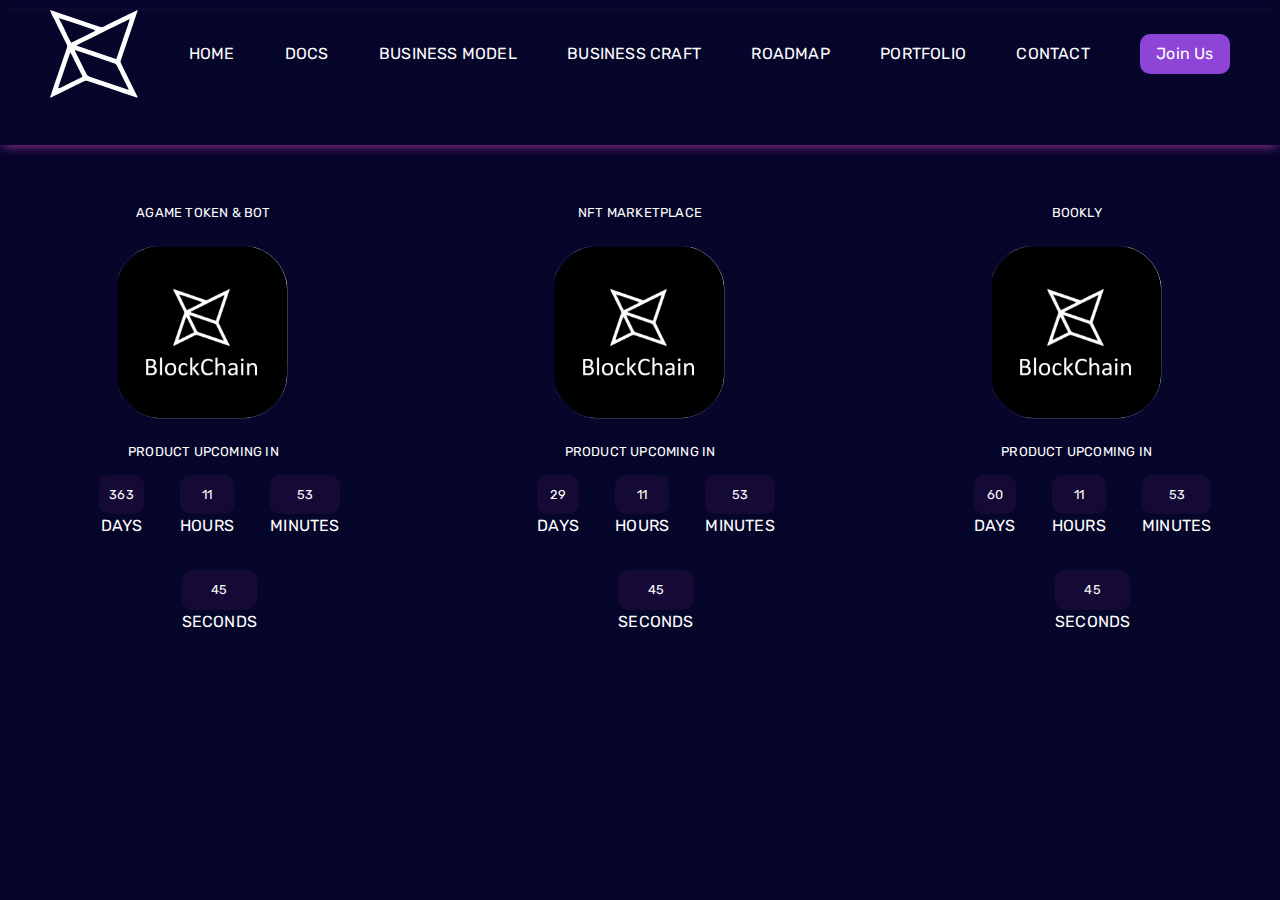
==== commit 5d0baace: "countdown products .." ====
--- a/pages/businesscraft.html
+++ b/pages/businesscraft.html
@@ -36,7 +36,15 @@
     </div>
     <div class="business_craft_div">
       <div class="countdown">
-        <h1 id="headline">Upcoming Products IN</h1>
+        <h1>AGAME Token & Bot</h1>
+        <a href="#"
+          ><img
+            class="countdownimagediv"
+            src="../images/countdown.png"
+            alt=""
+            srcset=""
+        /></a>
+        <h1 id="headline">Product Upcoming In</h1>
         <div id="countdown">
           <ul>
             <li><span id="days"></span>days</li>
@@ -45,14 +53,44 @@
             <li><span id="seconds"></span>Seconds</li>
           </ul>
         </div>
-        <div id="content" class="emoji">
-          <span>Product</span>
-          <span>has</span>
-          <span>arrived!!!</span>
-        </div>
-      </div>
-      <div class="countdownimagediv">
-        <img src="../images/countdown.png" alt="" srcset="" width="" />
+      </div>
+      <div class="countdown">
+        <h1>NFT Marketplace</h1>
+        <a href="https://agametoken.live/"
+          ><img
+            class="countdownimagediv"
+            src="../images/countdown.png"
+            alt=""
+            srcset=""
+        /></a>
+        <h1 id="headline2">Product Upcoming In</h1>
+        <div id="countdown2">
+          <ul>
+            <li><span id="days2"></span>days</li>
+            <li><span id="hours2"></span>Hours</li>
+            <li><span id="minutes2"></span>Minutes</li>
+            <li><span id="seconds2"></span>Seconds</li>
+          </ul>
+        </div>
+      </div>
+      <div class="countdown">
+        <h1>Bookly</h1>
+        <a href="https://bookly.agametoken.live/"
+          ><img
+            class="countdownimagediv"
+            src="../images/countdown.png"
+            alt=""
+            srcset=""
+        /></a>
+        <h1 id="headline3">Product Upcoming In</h1>
+        <div id="countdown3">
+          <ul>
+            <li><span id="days3"></span>days</li>
+            <li><span id="hours3"></span>Hours</li>
+            <li><span id="minutes3"></span>Minutes</li>
+            <li><span id="seconds3"></span>Seconds</li>
+          </ul>
+        </div>
       </div>
     </div>
     <script>
@@ -62,14 +100,12 @@
           hour = minute * 60,
           day = hour * 24;
 
-        //I'm adding this section so I don't have to keep updating this pen every year :-)
-        //remove this if you don't need it
         let today = new Date(),
           dd = String(today.getDate()).padStart(2, "0"),
           mm = String(today.getMonth() + 1).padStart(2, "0"),
           yyyy = today.getFullYear(),
           nextYear = yyyy + 1,
-          dayMonth = "09/30/",
+          dayMonth = "07/25/",
           birthday = dayMonth + yyyy;
 
         today = mm + "/" + dd + "/" + yyyy;
@@ -101,7 +137,102 @@
               document.getElementById("headline").innerText =
                 "Product Has ARRIVED!!!";
               document.getElementById("countdown").style.display = "none";
-              document.getElementById("content").style.display = "block";
+              clearInterval(x);
+            }
+            //seconds
+          }, 0);
+      })();
+      (function () {
+        const second = 1000,
+          minute = second * 60,
+          hour = minute * 60,
+          day = hour * 24;
+
+        let today = new Date(),
+          dd = String(today.getDate()).padStart(2, "0"),
+          mm = String(today.getMonth() + 1).padStart(2, "0"),
+          yyyy = today.getFullYear(),
+          nextYear = yyyy + 1,
+          dayMonth = "08/25/",
+          birthday = dayMonth + yyyy;
+
+        today = mm + "/" + dd + "/" + yyyy;
+        if (today > birthday) {
+          birthday = dayMonth + nextYear;
+        }
+        //end
+
+        const countDown = new Date(birthday).getTime(),
+          x = setInterval(function () {
+            const now = new Date().getTime(),
+              distance = countDown - now;
+
+            (document.getElementById("days2").innerText = Math.floor(
+              distance / day
+            )),
+              (document.getElementById("hours2").innerText = Math.floor(
+                (distance % day) / hour
+              )),
+              (document.getElementById("minutes2").innerText = Math.floor(
+                (distance % hour) / minute
+              )),
+              (document.getElementById("seconds2").innerText = Math.floor(
+                (distance % minute) / second
+              ));
+
+            //do something later when date is reached
+            if (distance < 0) {
+              document.getElementById("headline2").innerText =
+                "Product Has ARRIVED!!!";
+              document.getElementById("countdown2").style.display = "none";
+              clearInterval(x);
+            }
+            //seconds
+          }, 0);
+      })();
+      (function () {
+        const second = 1000,
+          minute = second * 60,
+          hour = minute * 60,
+          day = hour * 24;
+
+        let today = new Date(),
+          dd = String(today.getDate()).padStart(2, "0"),
+          mm = String(today.getMonth() + 1).padStart(2, "0"),
+          yyyy = today.getFullYear(),
+          nextYear = yyyy + 1,
+          dayMonth = "09/25/",
+          birthday = dayMonth + yyyy;
+
+        today = mm + "/" + dd + "/" + yyyy;
+        if (today > birthday) {
+          birthday = dayMonth + nextYear;
+        }
+        //end
+
+        const countDown = new Date(birthday).getTime(),
+          x = setInterval(function () {
+            const now = new Date().getTime(),
+              distance = countDown - now;
+
+            (document.getElementById("days3").innerText = Math.floor(
+              distance / day
+            )),
+              (document.getElementById("hours3").innerText = Math.floor(
+                (distance % day) / hour
+              )),
+              (document.getElementById("minutes3").innerText = Math.floor(
+                (distance % hour) / minute
+              )),
+              (document.getElementById("seconds3").innerText = Math.floor(
+                (distance % minute) / second
+              ));
+
+            //do something later when date is reached
+            if (distance < 0) {
+              document.getElementById("headline3").innerText =
+                "Product Has ARRIVED!!!";
+              document.getElementById("countdown3").style.display = "none";
               clearInterval(x);
             }
             //seconds
--- a/scss/style.css
+++ b/scss/style.css
@@ -1045,15 +1045,16 @@
 
 .docs-sidebar {
   height: 85vh;
-  width: 20vw;
+  width: 25vw;
   background: #411044;
   display: flex;
   flex-direction: column;
-  align-items: center;
+  /* align-items: center; */
   justify-content: center;
   box-shadow: 2px 2px 40px rgb(65, 16, 68);
   overflow-y: scroll;
   transition: all 0.5s ease;
+  text-align: left;
 }
 .togglesidebar {
   transform: translateX(-100%);
@@ -1131,21 +1132,28 @@
   border-radius: 30px;
 }
 
+.business_craft_div {
+  margin-top: 50px;
+  display: grid;
+  grid-template-columns: auto auto auto;
+  gap: 30px;
+}
 .countdown {
+  padding: 10px;
   color: #fff;
-  margin: 100px auto;
   text-align: center;
 }
 
 h1 {
+  font-size: small;
   font-weight: normal;
-  letter-spacing: 0.125rem;
+  /* letter-spacing: 0.125rem; */
   text-transform: uppercase;
 }
 
 li {
   display: inline-block;
-  font-size: 1.5em;
+  font-size: 0.3em;
   list-style-type: none;
   padding: 1em;
   text-transform: uppercase;
@@ -1154,17 +1162,14 @@
 li span {
   display: block;
   padding: 10px;
-  font-size: 4.5rem;
+  font-size: 0.8rem;
   background-color: rgba(161, 53, 161, 0.1);
   border-radius: 10px;
 }
 
-.emoji {
-  display: none;
-  padding: 1rem;
-}
-
-.emoji span {
-  font-size: 4rem;
-  padding: 0 0.5rem;
-}
+.doclink_page {
+  background-color: #06052a;
+  color: #fff;
+  padding: 0 10px;
+  border-radius: 10px;
+}
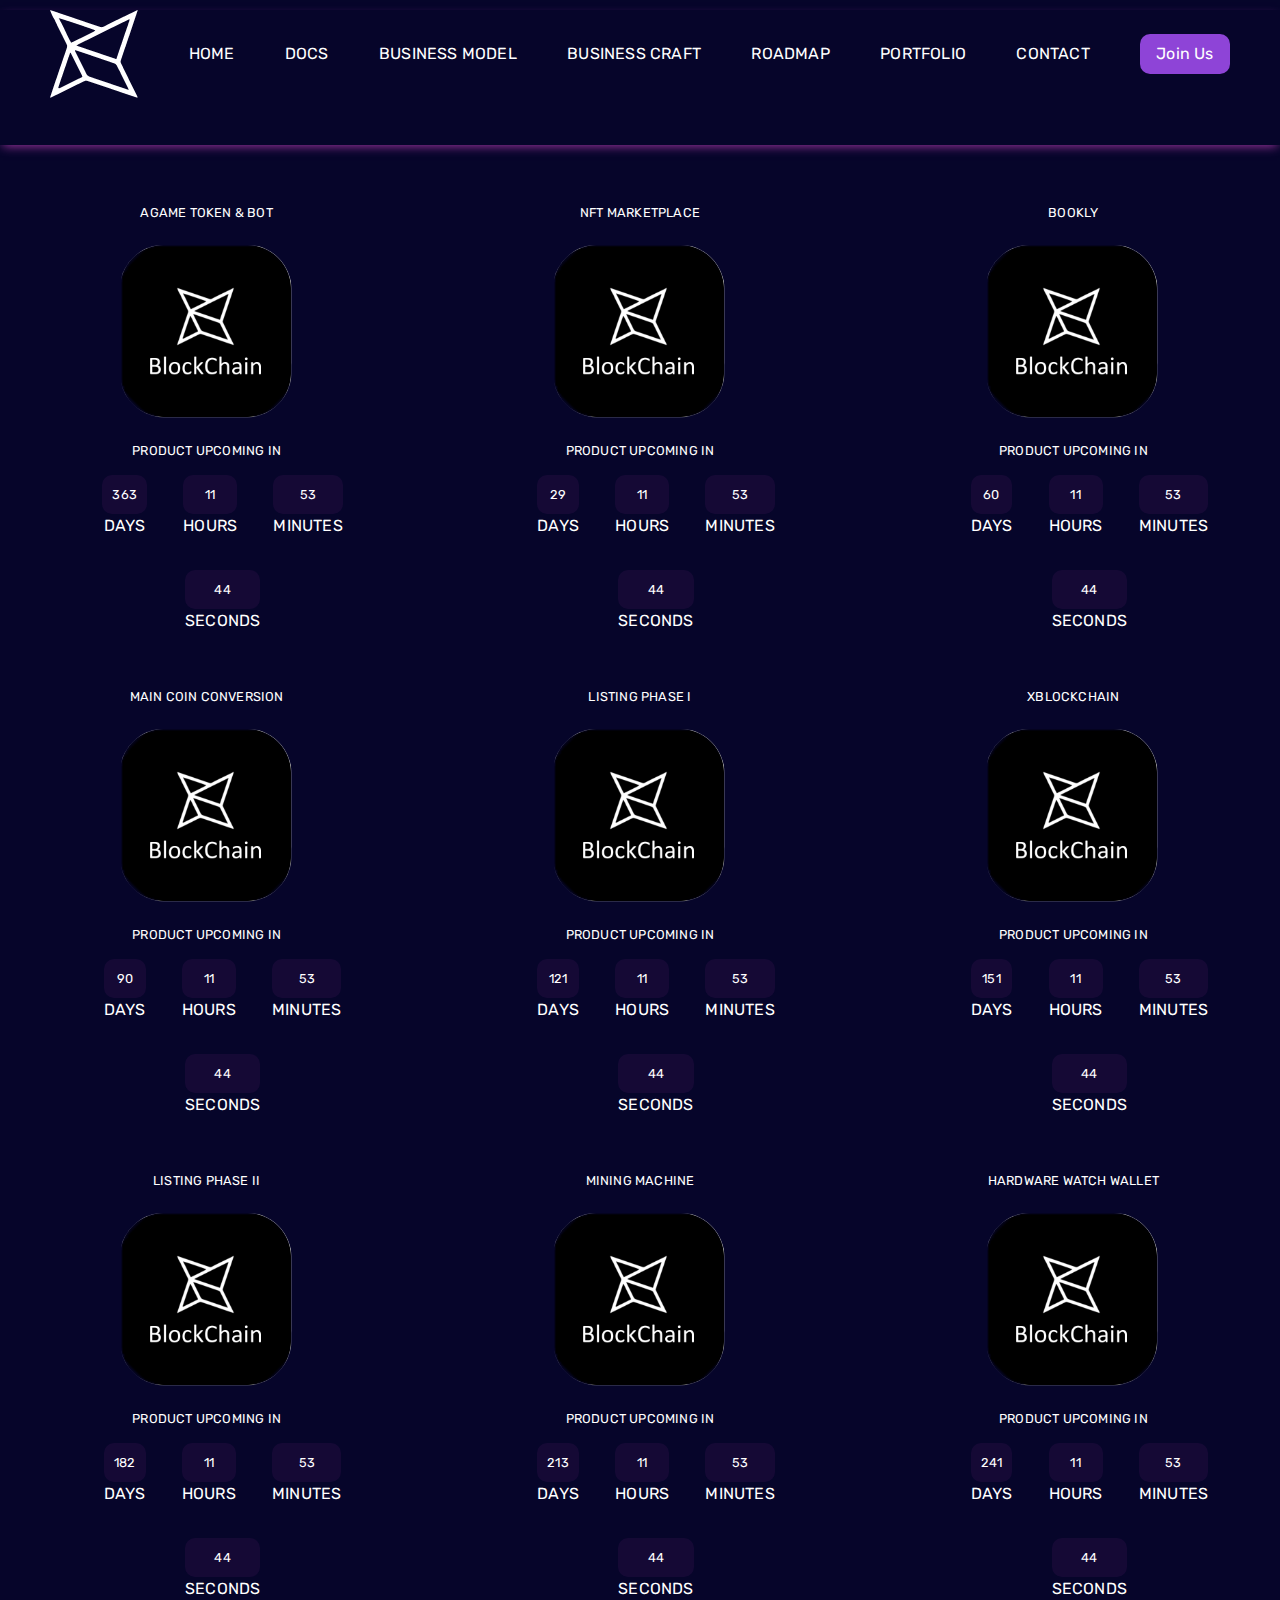
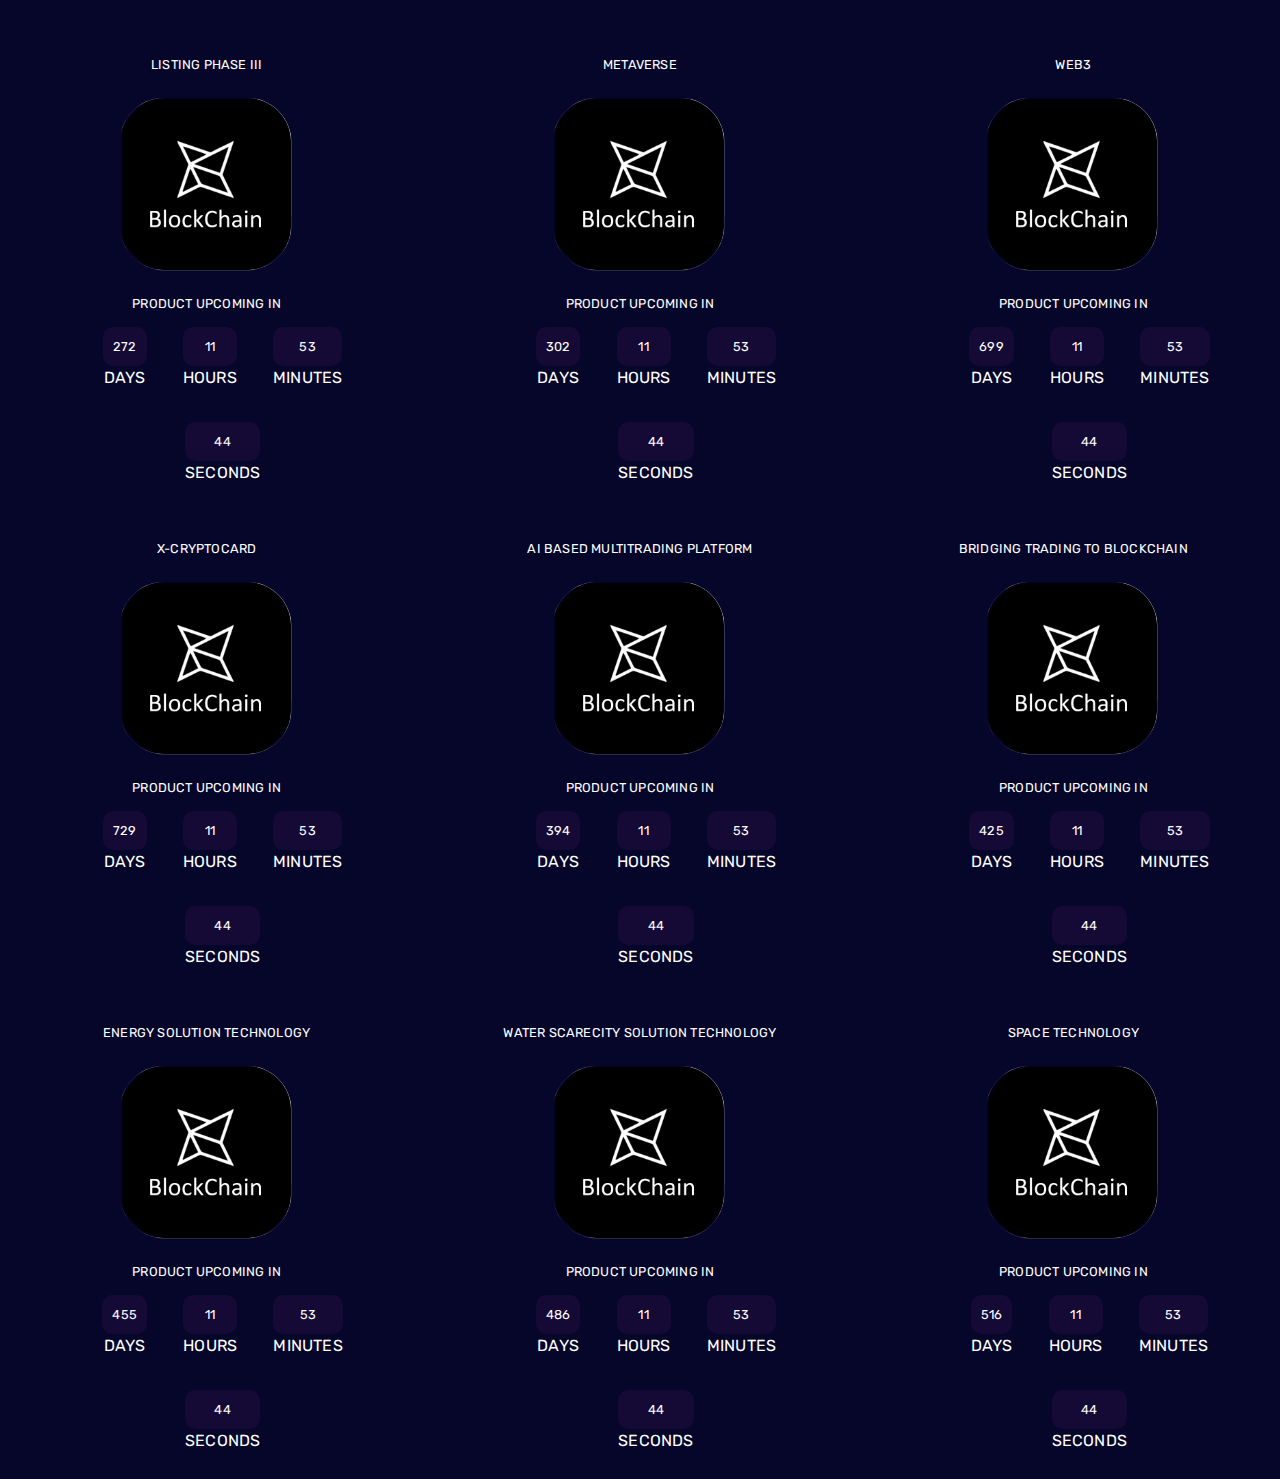
==== commit 21911a30: "countdown products" ====
--- a/pages/businesscraft.html
+++ b/pages/businesscraft.html
@@ -92,6 +92,291 @@
           </ul>
         </div>
       </div>
+      <div class="countdown">
+        <h1>Main Coin Conversion</h1>
+        <a href="#"
+          ><img
+            class="countdownimagediv"
+            src="../images/countdown.png"
+            alt=""
+            srcset=""
+        /></a>
+        <h1 id="headline4">Product Upcoming In</h1>
+        <div id="countdown4">
+          <ul>
+            <li><span id="days4"></span>days</li>
+            <li><span id="hours4"></span>Hours</li>
+            <li><span id="minutes4"></span>Minutes</li>
+            <li><span id="seconds4"></span>Seconds</li>
+          </ul>
+        </div>
+      </div>
+      <div class="countdown">
+        <h1>Listing Phase I</h1>
+        <a href="#"
+          ><img
+            class="countdownimagediv"
+            src="../images/countdown.png"
+            alt=""
+            srcset=""
+        /></a>
+        <h1 id="headline5">Product Upcoming In</h1>
+        <div id="countdown5">
+          <ul>
+            <li><span id="days5"></span>days</li>
+            <li><span id="hours5"></span>Hours</li>
+            <li><span id="minutes5"></span>Minutes</li>
+            <li><span id="seconds5"></span>Seconds</li>
+          </ul>
+        </div>
+      </div>
+      <div class="countdown">
+        <h1>Xblockchain</h1>
+        <a href="http://huxh.huxhtech.com/"
+          ><img
+            class="countdownimagediv"
+            src="../images/countdown.png"
+            alt=""
+            srcset=""
+        /></a>
+        <h1 id="headline6">Product Upcoming In</h1>
+        <div id="countdown6">
+          <ul>
+            <li><span id="days6"></span>days</li>
+            <li><span id="hours6"></span>Hours</li>
+            <li><span id="minutes6"></span>Minutes</li>
+            <li><span id="seconds6"></span>Seconds</li>
+          </ul>
+        </div>
+      </div>
+      <div class="countdown">
+        <h1>Listing Phase II</h1>
+        <a href="#"
+          ><img
+            class="countdownimagediv"
+            src="../images/countdown.png"
+            alt=""
+            srcset=""
+        /></a>
+        <h1 id="headline7">Product Upcoming In</h1>
+        <div id="countdown7">
+          <ul>
+            <li><span id="days7"></span>days</li>
+            <li><span id="hours7"></span>Hours</li>
+            <li><span id="minutes7"></span>Minutes</li>
+            <li><span id="seconds7"></span>Seconds</li>
+          </ul>
+        </div>
+      </div>
+      <div class="countdown">
+        <h1>Mining Machine</h1>
+        <a href="#"
+          ><img
+            class="countdownimagediv"
+            src="../images/countdown.png"
+            alt=""
+            srcset=""
+        /></a>
+        <h1 id="headline8">Product Upcoming In</h1>
+        <div id="countdown8">
+          <ul>
+            <li><span id="days8"></span>days</li>
+            <li><span id="hours8"></span>Hours</li>
+            <li><span id="minutes8"></span>Minutes</li>
+            <li><span id="seconds8"></span>Seconds</li>
+          </ul>
+        </div>
+      </div>
+      <div class="countdown">
+        <h1>Hardware Watch Wallet</h1>
+        <a href="http://cryptowallet.agametoken.live/"
+          ><img
+            class="countdownimagediv"
+            src="../images/countdown.png"
+            alt=""
+            srcset=""
+        /></a>
+        <h1 id="headline9">Product Upcoming In</h1>
+        <div id="countdown9">
+          <ul>
+            <li><span id="days9"></span>days</li>
+            <li><span id="hours9"></span>Hours</li>
+            <li><span id="minutes9"></span>Minutes</li>
+            <li><span id="seconds9"></span>Seconds</li>
+          </ul>
+        </div>
+      </div>
+      <div class="countdown">
+        <h1>Listing Phase III</h1>
+        <a href="#"
+          ><img
+            class="countdownimagediv"
+            src="../images/countdown.png"
+            alt=""
+            srcset=""
+        /></a>
+        <h1 id="headline10">Product Upcoming In</h1>
+        <div id="countdown10">
+          <ul>
+            <li><span id="days10"></span>days</li>
+            <li><span id="hours10"></span>Hours</li>
+            <li><span id="minutes10"></span>Minutes</li>
+            <li><span id="seconds10"></span>Seconds</li>
+          </ul>
+        </div>
+      </div>
+      <div class="countdown">
+        <h1>Metaverse</h1>
+        <a href="#"
+          ><img
+            class="countdownimagediv"
+            src="../images/countdown.png"
+            alt=""
+            srcset=""
+        /></a>
+        <h1 id="headline11">Product Upcoming In</h1>
+        <div id="countdown11">
+          <ul>
+            <li><span id="days11"></span>days</li>
+            <li><span id="hours11"></span>Hours</li>
+            <li><span id="minutes11"></span>Minutes</li>
+            <li><span id="seconds11"></span>Seconds</li>
+          </ul>
+        </div>
+      </div>
+      <div class="countdown">
+        <h1>Web3</h1>
+        <a href="#"
+          ><img
+            class="countdownimagediv"
+            src="../images/countdown.png"
+            alt=""
+            srcset=""
+        /></a>
+        <h1 id="headline12">Product Upcoming In</h1>
+        <div id="countdown12">
+          <ul>
+            <li><span id="days12"></span>days</li>
+            <li><span id="hours12"></span>Hours</li>
+            <li><span id="minutes12"></span>Minutes</li>
+            <li><span id="seconds12"></span>Seconds</li>
+          </ul>
+        </div>
+      </div>
+      <div class="countdown">
+        <h1>X-CryptoCard</h1>
+        <a href="#"
+          ><img
+            class="countdownimagediv"
+            src="../images/countdown.png"
+            alt=""
+            srcset=""
+        /></a>
+        <h1 id="headline13">Product Upcoming In</h1>
+        <div id="countdown13">
+          <ul>
+            <li><span id="days13"></span>days</li>
+            <li><span id="hours13"></span>Hours</li>
+            <li><span id="minutes13"></span>Minutes</li>
+            <li><span id="seconds13"></span>Seconds</li>
+          </ul>
+        </div>
+      </div>
+      <div class="countdown">
+        <h1>AI Based Multitrading Platform</h1>
+        <a href="#"
+          ><img
+            class="countdownimagediv"
+            src="../images/countdown.png"
+            alt=""
+            srcset=""
+        /></a>
+        <h1 id="headline14">Product Upcoming In</h1>
+        <div id="countdown14">
+          <ul>
+            <li><span id="days14"></span>days</li>
+            <li><span id="hours14"></span>Hours</li>
+            <li><span id="minutes14"></span>Minutes</li>
+            <li><span id="seconds14"></span>Seconds</li>
+          </ul>
+        </div>
+      </div>
+      <div class="countdown">
+        <h1>Bridging Trading to Blockchain</h1>
+        <a href="#"
+          ><img
+            class="countdownimagediv"
+            src="../images/countdown.png"
+            alt=""
+            srcset=""
+        /></a>
+        <h1 id="headline15">Product Upcoming In</h1>
+        <div id="countdown15">
+          <ul>
+            <li><span id="days15"></span>days</li>
+            <li><span id="hours15"></span>Hours</li>
+            <li><span id="minutes15"></span>Minutes</li>
+            <li><span id="seconds15"></span>Seconds</li>
+          </ul>
+        </div>
+      </div>
+      <div class="countdown">
+        <h1>Energy Solution Technology</h1>
+        <a href="#"
+          ><img
+            class="countdownimagediv"
+            src="../images/countdown.png"
+            alt=""
+            srcset=""
+        /></a>
+        <h1 id="headline16">Product Upcoming In</h1>
+        <div id="countdown16">
+          <ul>
+            <li><span id="days16"></span>days</li>
+            <li><span id="hours16"></span>Hours</li>
+            <li><span id="minutes16"></span>Minutes</li>
+            <li><span id="seconds16"></span>Seconds</li>
+          </ul>
+        </div>
+      </div>
+      <div class="countdown">
+        <h1>Water Scarecity Solution Technology</h1>
+        <a href="#"
+          ><img
+            class="countdownimagediv"
+            src="../images/countdown.png"
+            alt=""
+            srcset=""
+        /></a>
+        <h1 id="headline17">Product Upcoming In</h1>
+        <div id="countdown17">
+          <ul>
+            <li><span id="days17"></span>days</li>
+            <li><span id="hours17"></span>Hours</li>
+            <li><span id="minutes17"></span>Minutes</li>
+            <li><span id="seconds17"></span>Seconds</li>
+          </ul>
+        </div>
+      </div>
+      <div class="countdown">
+        <h1>Space Technology</h1>
+        <a href="#"
+          ><img
+            class="countdownimagediv"
+            src="../images/countdown.png"
+            alt=""
+            srcset=""
+        /></a>
+        <h1 id="headline18">Product Upcoming In</h1>
+        <div id="countdown18">
+          <ul>
+            <li><span id="days18"></span>days</li>
+            <li><span id="hours18"></span>Hours</li>
+            <li><span id="minutes18"></span>Minutes</li>
+            <li><span id="seconds18"></span>Seconds</li>
+          </ul>
+        </div>
+      </div>
     </div>
     <script>
       (function () {
@@ -233,6 +518,726 @@
               document.getElementById("headline3").innerText =
                 "Product Has ARRIVED!!!";
               document.getElementById("countdown3").style.display = "none";
+              clearInterval(x);
+            }
+            //seconds
+          }, 0);
+      })();
+      (function () {
+        const second = 1000,
+          minute = second * 60,
+          hour = minute * 60,
+          day = hour * 24;
+
+        let today = new Date(),
+          dd = String(today.getDate()).padStart(2, "0"),
+          mm = String(today.getMonth() + 1).padStart(2, "0"),
+          yyyy = today.getFullYear(),
+          nextYear = yyyy + 1,
+          dayMonth = "10/25/",
+          birthday = dayMonth + yyyy;
+
+        today = mm + "/" + dd + "/" + yyyy;
+        if (today > birthday) {
+          birthday = dayMonth + nextYear;
+        }
+        //end
+
+        const countDown = new Date(birthday).getTime(),
+          x = setInterval(function () {
+            const now = new Date().getTime(),
+              distance = countDown - now;
+
+            (document.getElementById("days4").innerText = Math.floor(
+              distance / day
+            )),
+              (document.getElementById("hours4").innerText = Math.floor(
+                (distance % day) / hour
+              )),
+              (document.getElementById("minutes4").innerText = Math.floor(
+                (distance % hour) / minute
+              )),
+              (document.getElementById("seconds4").innerText = Math.floor(
+                (distance % minute) / second
+              ));
+
+            //do something later when date is reached
+            if (distance < 0) {
+              document.getElementById("headline4").innerText =
+                "Product Has ARRIVED!!!";
+              document.getElementById("countdown4").style.display = "none";
+              clearInterval(x);
+            }
+            //seconds
+          }, 0);
+      })();
+      (function () {
+        const second = 1000,
+          minute = second * 60,
+          hour = minute * 60,
+          day = hour * 24;
+
+        let today = new Date(),
+          dd = String(today.getDate()).padStart(2, "0"),
+          mm = String(today.getMonth() + 1).padStart(2, "0"),
+          yyyy = today.getFullYear(),
+          nextYear = yyyy + 1,
+          dayMonth = "11/25/",
+          birthday = dayMonth + yyyy;
+
+        today = mm + "/" + dd + "/" + yyyy;
+        if (today > birthday) {
+          birthday = dayMonth + nextYear;
+        }
+        //end
+
+        const countDown = new Date(birthday).getTime(),
+          x = setInterval(function () {
+            const now = new Date().getTime(),
+              distance = countDown - now;
+
+            (document.getElementById("days5").innerText = Math.floor(
+              distance / day
+            )),
+              (document.getElementById("hours5").innerText = Math.floor(
+                (distance % day) / hour
+              )),
+              (document.getElementById("minutes5").innerText = Math.floor(
+                (distance % hour) / minute
+              )),
+              (document.getElementById("seconds5").innerText = Math.floor(
+                (distance % minute) / second
+              ));
+
+            //do something later when date is reached
+            if (distance < 0) {
+              document.getElementById("headline5").innerText =
+                "Product Has ARRIVED!!!";
+              document.getElementById("countdown5").style.display = "none";
+              clearInterval(x);
+            }
+            //seconds
+          }, 0);
+      })();
+      (function () {
+        const second = 1000,
+          minute = second * 60,
+          hour = minute * 60,
+          day = hour * 24;
+
+        let today = new Date(),
+          dd = String(today.getDate()).padStart(2, "0"),
+          mm = String(today.getMonth() + 1).padStart(2, "0"),
+          yyyy = today.getFullYear(),
+          nextYear = yyyy + 1,
+          dayMonth = "12/25/",
+          birthday = dayMonth + yyyy;
+
+        today = mm + "/" + dd + "/" + yyyy;
+        if (today > birthday) {
+          birthday = dayMonth + nextYear;
+        }
+        //end
+
+        const countDown = new Date(birthday).getTime(),
+          x = setInterval(function () {
+            const now = new Date().getTime(),
+              distance = countDown - now;
+
+            (document.getElementById("days6").innerText = Math.floor(
+              distance / day
+            )),
+              (document.getElementById("hours6").innerText = Math.floor(
+                (distance % day) / hour
+              )),
+              (document.getElementById("minutes6").innerText = Math.floor(
+                (distance % hour) / minute
+              )),
+              (document.getElementById("seconds6").innerText = Math.floor(
+                (distance % minute) / second
+              ));
+
+            //do something later when date is reached
+            if (distance < 0) {
+              document.getElementById("headline6").innerText =
+                "Product Has ARRIVED!!!";
+              document.getElementById("countdown6").style.display = "none";
+              clearInterval(x);
+            }
+            //seconds
+          }, 0);
+      })();
+      (function () {
+        const second = 1000,
+          minute = second * 60,
+          hour = minute * 60,
+          day = hour * 24;
+
+        let today = new Date(),
+          dd = String(today.getDate()).padStart(2, "0"),
+          mm = String(today.getMonth() + 1).padStart(2, "0"),
+          yyyy = today.getFullYear(),
+          nextYear = yyyy + 1,
+          dayMonth = "01/25/",
+          birthday = dayMonth + yyyy;
+
+        today = mm + "/" + dd + "/" + yyyy;
+        if (today > birthday) {
+          birthday = dayMonth + nextYear;
+        }
+        //end
+
+        const countDown = new Date(birthday).getTime(),
+          x = setInterval(function () {
+            const now = new Date().getTime(),
+              distance = countDown - now;
+
+            (document.getElementById("days7").innerText = Math.floor(
+              distance / day
+            )),
+              (document.getElementById("hours7").innerText = Math.floor(
+                (distance % day) / hour
+              )),
+              (document.getElementById("minutes7").innerText = Math.floor(
+                (distance % hour) / minute
+              )),
+              (document.getElementById("seconds7").innerText = Math.floor(
+                (distance % minute) / second
+              ));
+
+            //do something later when date is reached
+            if (distance < 0) {
+              document.getElementById("headline7").innerText =
+                "Product Has ARRIVED!!!";
+              document.getElementById("countdown7").style.display = "none";
+              clearInterval(x);
+            }
+            //seconds
+          }, 0);
+      })();
+      (function () {
+        const second = 1000,
+          minute = second * 60,
+          hour = minute * 60,
+          day = hour * 24;
+
+        let today = new Date(),
+          dd = String(today.getDate()).padStart(2, "0"),
+          mm = String(today.getMonth() + 1).padStart(2, "0"),
+          yyyy = today.getFullYear(),
+          nextYear = yyyy + 1,
+          dayMonth = "02/25/",
+          birthday = dayMonth + yyyy;
+
+        today = mm + "/" + dd + "/" + yyyy;
+        if (today > birthday) {
+          birthday = dayMonth + nextYear;
+        }
+        //end
+
+        const countDown = new Date(birthday).getTime(),
+          x = setInterval(function () {
+            const now = new Date().getTime(),
+              distance = countDown - now;
+
+            (document.getElementById("days8").innerText = Math.floor(
+              distance / day
+            )),
+              (document.getElementById("hours8").innerText = Math.floor(
+                (distance % day) / hour
+              )),
+              (document.getElementById("minutes8").innerText = Math.floor(
+                (distance % hour) / minute
+              )),
+              (document.getElementById("seconds8").innerText = Math.floor(
+                (distance % minute) / second
+              ));
+
+            //do something later when date is reached
+            if (distance < 0) {
+              document.getElementById("headline8").innerText =
+                "Product Has ARRIVED!!!";
+              document.getElementById("countdown8").style.display = "none";
+              clearInterval(x);
+            }
+            //seconds
+          }, 0);
+      })();
+      (function () {
+        const second = 1000,
+          minute = second * 60,
+          hour = minute * 60,
+          day = hour * 24;
+
+        let today = new Date(),
+          dd = String(today.getDate()).padStart(2, "0"),
+          mm = String(today.getMonth() + 1).padStart(2, "0"),
+          yyyy = today.getFullYear(),
+          nextYear = yyyy + 1,
+          dayMonth = "03/25/",
+          birthday = dayMonth + yyyy;
+
+        today = mm + "/" + dd + "/" + yyyy;
+        if (today > birthday) {
+          birthday = dayMonth + nextYear;
+        }
+        //end
+
+        const countDown = new Date(birthday).getTime(),
+          x = setInterval(function () {
+            const now = new Date().getTime(),
+              distance = countDown - now;
+
+            (document.getElementById("days9").innerText = Math.floor(
+              distance / day
+            )),
+              (document.getElementById("hours9").innerText = Math.floor(
+                (distance % day) / hour
+              )),
+              (document.getElementById("minutes9").innerText = Math.floor(
+                (distance % hour) / minute
+              )),
+              (document.getElementById("seconds9").innerText = Math.floor(
+                (distance % minute) / second
+              ));
+
+            //do something later when date is reached
+            if (distance < 0) {
+              document.getElementById("headline9").innerText =
+                "Product Has ARRIVED!!!";
+              document.getElementById("countdown9").style.display = "none";
+              clearInterval(x);
+            }
+            //seconds
+          }, 0);
+      })();
+      (function () {
+        const second = 1000,
+          minute = second * 60,
+          hour = minute * 60,
+          day = hour * 24;
+
+        let today = new Date(),
+          dd = String(today.getDate()).padStart(2, "0"),
+          mm = String(today.getMonth() + 1).padStart(2, "0"),
+          yyyy = today.getFullYear(),
+          nextYear = yyyy + 1,
+          dayMonth = "04/25/",
+          birthday = dayMonth + yyyy;
+
+        today = mm + "/" + dd + "/" + yyyy;
+        if (today > birthday) {
+          birthday = dayMonth + nextYear;
+        }
+        //end
+
+        const countDown = new Date(birthday).getTime(),
+          x = setInterval(function () {
+            const now = new Date().getTime(),
+              distance = countDown - now;
+
+            (document.getElementById("days10").innerText = Math.floor(
+              distance / day
+            )),
+              (document.getElementById("hours10").innerText = Math.floor(
+                (distance % day) / hour
+              )),
+              (document.getElementById("minutes10").innerText = Math.floor(
+                (distance % hour) / minute
+              )),
+              (document.getElementById("seconds10").innerText = Math.floor(
+                (distance % minute) / second
+              ));
+
+            //do something later when date is reached
+            if (distance < 0) {
+              document.getElementById("headline10").innerText =
+                "Product Has ARRIVED!!!";
+              document.getElementById("countdown10").style.display = "none";
+              clearInterval(x);
+            }
+            //seconds
+          }, 0);
+      })();
+      (function () {
+        const second = 1000,
+          minute = second * 60,
+          hour = minute * 60,
+          day = hour * 24;
+
+        let today = new Date(),
+          dd = String(today.getDate()).padStart(2, "0"),
+          mm = String(today.getMonth() + 1).padStart(2, "0"),
+          yyyy = today.getFullYear(),
+          nextYear = yyyy + 1,
+          dayMonth = "05/25/",
+          birthday = dayMonth + yyyy;
+
+        today = mm + "/" + dd + "/" + yyyy;
+        if (today > birthday) {
+          birthday = dayMonth + nextYear;
+        }
+        //end
+
+        const countDown = new Date(birthday).getTime(),
+          x = setInterval(function () {
+            const now = new Date().getTime(),
+              distance = countDown - now;
+
+            (document.getElementById("days11").innerText = Math.floor(
+              distance / day
+            )),
+              (document.getElementById("hours11").innerText = Math.floor(
+                (distance % day) / hour
+              )),
+              (document.getElementById("minutes11").innerText = Math.floor(
+                (distance % hour) / minute
+              )),
+              (document.getElementById("seconds11").innerText = Math.floor(
+                (distance % minute) / second
+              ));
+
+            //do something later when date is reached
+            if (distance < 0) {
+              document.getElementById("headline11").innerText =
+                "Product Has ARRIVED!!!";
+              document.getElementById("countdown11").style.display = "none";
+              clearInterval(x);
+            }
+            //seconds
+          }, 0);
+      })();
+      (function () {
+        const second = 1000,
+          minute = second * 60,
+          hour = minute * 60,
+          day = hour * 24;
+
+        let today = new Date(),
+          dd = String(today.getDate()).padStart(2, "0"),
+          mm = String(today.getMonth() + 1).padStart(2, "0"),
+          yyyy = today.getFullYear() + 1,
+          nextYear = yyyy + 1,
+          dayMonth = "06/25/",
+          birthday = dayMonth + yyyy;
+
+        today = mm + "/" + dd + "/" + yyyy;
+        if (today > birthday) {
+          birthday = dayMonth + nextYear;
+        }
+        //end
+
+        const countDown = new Date(birthday).getTime(),
+          x = setInterval(function () {
+            const now = new Date().getTime(),
+              distance = countDown - now;
+
+            (document.getElementById("days12").innerText = Math.floor(
+              distance / day
+            )),
+              (document.getElementById("hours12").innerText = Math.floor(
+                (distance % day) / hour
+              )),
+              (document.getElementById("minutes12").innerText = Math.floor(
+                (distance % hour) / minute
+              )),
+              (document.getElementById("seconds12").innerText = Math.floor(
+                (distance % minute) / second
+              ));
+
+            //do something later when date is reached
+            if (distance < 0) {
+              document.getElementById("headline12").innerText =
+                "Product Has ARRIVED!!!";
+              document.getElementById("countdown12").style.display = "none";
+              clearInterval(x);
+            }
+            //seconds
+          }, 0);
+      })();
+      (function () {
+        const second = 1000,
+          minute = second * 60,
+          hour = minute * 60,
+          day = hour * 24;
+
+        let today = new Date(),
+          dd = String(today.getDate()).padStart(2, "0"),
+          mm = String(today.getMonth() + 1).padStart(2, "0"),
+          yyyy = today.getFullYear() + 1,
+          nextYear = yyyy + 1,
+          dayMonth = "07/25/",
+          birthday = dayMonth + yyyy;
+
+        today = mm + "/" + dd + "/" + yyyy;
+        if (today > birthday) {
+          birthday = dayMonth + nextYear;
+        }
+        //end
+
+        const countDown = new Date(birthday).getTime(),
+          x = setInterval(function () {
+            const now = new Date().getTime(),
+              distance = countDown - now;
+
+            (document.getElementById("days13").innerText = Math.floor(
+              distance / day
+            )),
+              (document.getElementById("hours13").innerText = Math.floor(
+                (distance % day) / hour
+              )),
+              (document.getElementById("minutes13").innerText = Math.floor(
+                (distance % hour) / minute
+              )),
+              (document.getElementById("seconds13").innerText = Math.floor(
+                (distance % minute) / second
+              ));
+
+            //do something later when date is reached
+            if (distance < 0) {
+              document.getElementById("headline13").innerText =
+                "Product Has ARRIVED!!!";
+              document.getElementById("countdown13").style.display = "none";
+              clearInterval(x);
+            }
+            //seconds
+          }, 0);
+      })();
+      (function () {
+        const second = 1000,
+          minute = second * 60,
+          hour = minute * 60,
+          day = hour * 24;
+
+        let today = new Date(),
+          dd = String(today.getDate()).padStart(2, "0"),
+          mm = String(today.getMonth() + 1).padStart(2, "0"),
+          yyyy = today.getFullYear() + 1,
+          nextYear = yyyy + 1,
+          dayMonth = "08/25/",
+          birthday = dayMonth + yyyy;
+
+        today = mm + "/" + dd + "/" + yyyy;
+        if (today > birthday) {
+          birthday = dayMonth + nextYear;
+        }
+        //end
+
+        const countDown = new Date(birthday).getTime(),
+          x = setInterval(function () {
+            const now = new Date().getTime(),
+              distance = countDown - now;
+
+            (document.getElementById("days14").innerText = Math.floor(
+              distance / day
+            )),
+              (document.getElementById("hours14").innerText = Math.floor(
+                (distance % day) / hour
+              )),
+              (document.getElementById("minutes14").innerText = Math.floor(
+                (distance % hour) / minute
+              )),
+              (document.getElementById("seconds14").innerText = Math.floor(
+                (distance % minute) / second
+              ));
+
+            //do something later when date is reached
+            if (distance < 0) {
+              document.getElementById("headline14").innerText =
+                "Product Has ARRIVED!!!";
+              document.getElementById("countdown14").style.display = "none";
+              clearInterval(x);
+            }
+            //seconds
+          }, 0);
+      })();
+      (function () {
+        const second = 1000,
+          minute = second * 60,
+          hour = minute * 60,
+          day = hour * 24;
+
+        let today = new Date(),
+          dd = String(today.getDate()).padStart(2, "0"),
+          mm = String(today.getMonth() + 1).padStart(2, "0"),
+          yyyy = today.getFullYear() + 1,
+          nextYear = yyyy + 1,
+          dayMonth = "09/25/",
+          birthday = dayMonth + yyyy;
+
+        today = mm + "/" + dd + "/" + yyyy;
+        if (today > birthday) {
+          birthday = dayMonth + nextYear;
+        }
+        //end
+
+        const countDown = new Date(birthday).getTime(),
+          x = setInterval(function () {
+            const now = new Date().getTime(),
+              distance = countDown - now;
+
+            (document.getElementById("days15").innerText = Math.floor(
+              distance / day
+            )),
+              (document.getElementById("hours15").innerText = Math.floor(
+                (distance % day) / hour
+              )),
+              (document.getElementById("minutes15").innerText = Math.floor(
+                (distance % hour) / minute
+              )),
+              (document.getElementById("seconds15").innerText = Math.floor(
+                (distance % minute) / second
+              ));
+
+            //do something later when date is reached
+            if (distance < 0) {
+              document.getElementById("headline15").innerText =
+                "Product Has ARRIVED!!!";
+              document.getElementById("countdown15").style.display = "none";
+              clearInterval(x);
+            }
+            //seconds
+          }, 0);
+      })();
+      (function () {
+        const second = 1000,
+          minute = second * 60,
+          hour = minute * 60,
+          day = hour * 24;
+
+        let today = new Date(),
+          dd = String(today.getDate()).padStart(2, "0"),
+          mm = String(today.getMonth() + 1).padStart(2, "0"),
+          yyyy = today.getFullYear() + 1,
+          nextYear = yyyy + 1,
+          dayMonth = "10/25/",
+          birthday = dayMonth + yyyy;
+
+        today = mm + "/" + dd + "/" + yyyy;
+        if (today > birthday) {
+          birthday = dayMonth + nextYear;
+        }
+        //end
+
+        const countDown = new Date(birthday).getTime(),
+          x = setInterval(function () {
+            const now = new Date().getTime(),
+              distance = countDown - now;
+
+            (document.getElementById("days16").innerText = Math.floor(
+              distance / day
+            )),
+              (document.getElementById("hours16").innerText = Math.floor(
+                (distance % day) / hour
+              )),
+              (document.getElementById("minutes16").innerText = Math.floor(
+                (distance % hour) / minute
+              )),
+              (document.getElementById("seconds16").innerText = Math.floor(
+                (distance % minute) / second
+              ));
+
+            //do something later when date is reached
+            if (distance < 0) {
+              document.getElementById("headline16").innerText =
+                "Product Has ARRIVED!!!";
+              document.getElementById("countdown16").style.display = "none";
+              clearInterval(x);
+            }
+            //seconds
+          }, 0);
+      })();
+      (function () {
+        const second = 1000,
+          minute = second * 60,
+          hour = minute * 60,
+          day = hour * 24;
+
+        let today = new Date(),
+          dd = String(today.getDate()).padStart(2, "0"),
+          mm = String(today.getMonth() + 1).padStart(2, "0"),
+          yyyy = today.getFullYear() + 1,
+          nextYear = yyyy + 1,
+          dayMonth = "11/25/",
+          birthday = dayMonth + yyyy;
+
+        today = mm + "/" + dd + "/" + yyyy;
+        if (today > birthday) {
+          birthday = dayMonth + nextYear;
+        }
+        //end
+
+        const countDown = new Date(birthday).getTime(),
+          x = setInterval(function () {
+            const now = new Date().getTime(),
+              distance = countDown - now;
+
+            (document.getElementById("days17").innerText = Math.floor(
+              distance / day
+            )),
+              (document.getElementById("hours17").innerText = Math.floor(
+                (distance % day) / hour
+              )),
+              (document.getElementById("minutes17").innerText = Math.floor(
+                (distance % hour) / minute
+              )),
+              (document.getElementById("seconds17").innerText = Math.floor(
+                (distance % minute) / second
+              ));
+
+            //do something later when date is reached
+            if (distance < 0) {
+              document.getElementById("headline17").innerText =
+                "Product Has ARRIVED!!!";
+              document.getElementById("countdown17").style.display = "none";
+              clearInterval(x);
+            }
+            //seconds
+          }, 0);
+      })();
+      (function () {
+        const second = 1000,
+          minute = second * 60,
+          hour = minute * 60,
+          day = hour * 24;
+
+        let today = new Date(),
+          dd = String(today.getDate()).padStart(2, "0"),
+          mm = String(today.getMonth() + 1).padStart(2, "0"),
+          yyyy = today.getFullYear() + 1,
+          nextYear = yyyy + 1,
+          dayMonth = "12/25/",
+          birthday = dayMonth + yyyy;
+
+        today = mm + "/" + dd + "/" + yyyy;
+        if (today > birthday) {
+          birthday = dayMonth + nextYear;
+        }
+        //end
+
+        const countDown = new Date(birthday).getTime(),
+          x = setInterval(function () {
+            const now = new Date().getTime(),
+              distance = countDown - now;
+
+            (document.getElementById("days18").innerText = Math.floor(
+              distance / day
+            )),
+              (document.getElementById("hours18").innerText = Math.floor(
+                (distance % day) / hour
+              )),
+              (document.getElementById("minutes18").innerText = Math.floor(
+                (distance % hour) / minute
+              )),
+              (document.getElementById("seconds18").innerText = Math.floor(
+                (distance % minute) / second
+              ));
+
+            //do something later when date is reached
+            if (distance < 0) {
+              document.getElementById("headline18").innerText =
+                "Product Has ARRIVED!!!";
+              document.getElementById("countdown18").style.display = "none";
               clearInterval(x);
             }
             //seconds
--- a/scss/style.css
+++ b/scss/style.css
@@ -1136,7 +1136,7 @@
   margin-top: 50px;
   display: grid;
   grid-template-columns: auto auto auto;
-  gap: 30px;
+  gap: 20px;
 }
 .countdown {
   padding: 10px;
@@ -1145,7 +1145,7 @@
 }
 
 h1 {
-  font-size: small;
+  font-size: 0.8rem;
   font-weight: normal;
   /* letter-spacing: 0.125rem; */
   text-transform: uppercase;
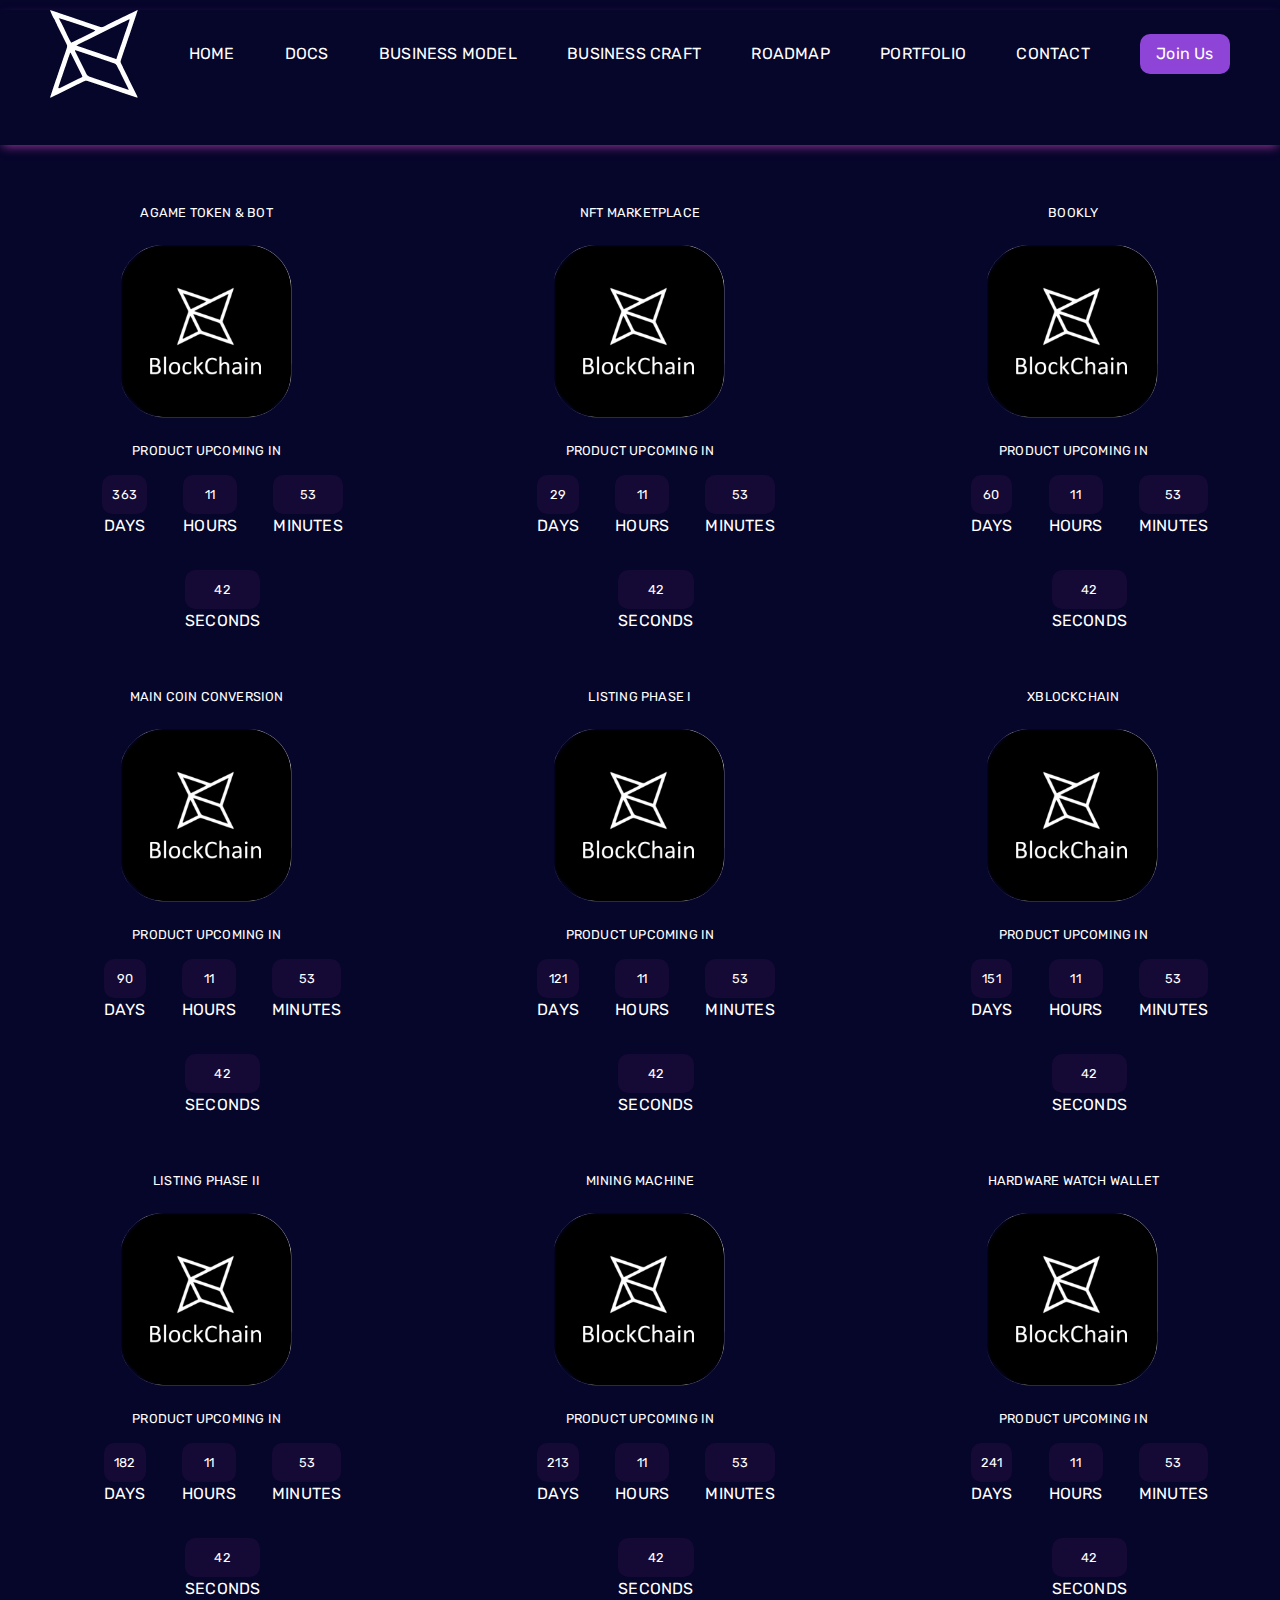
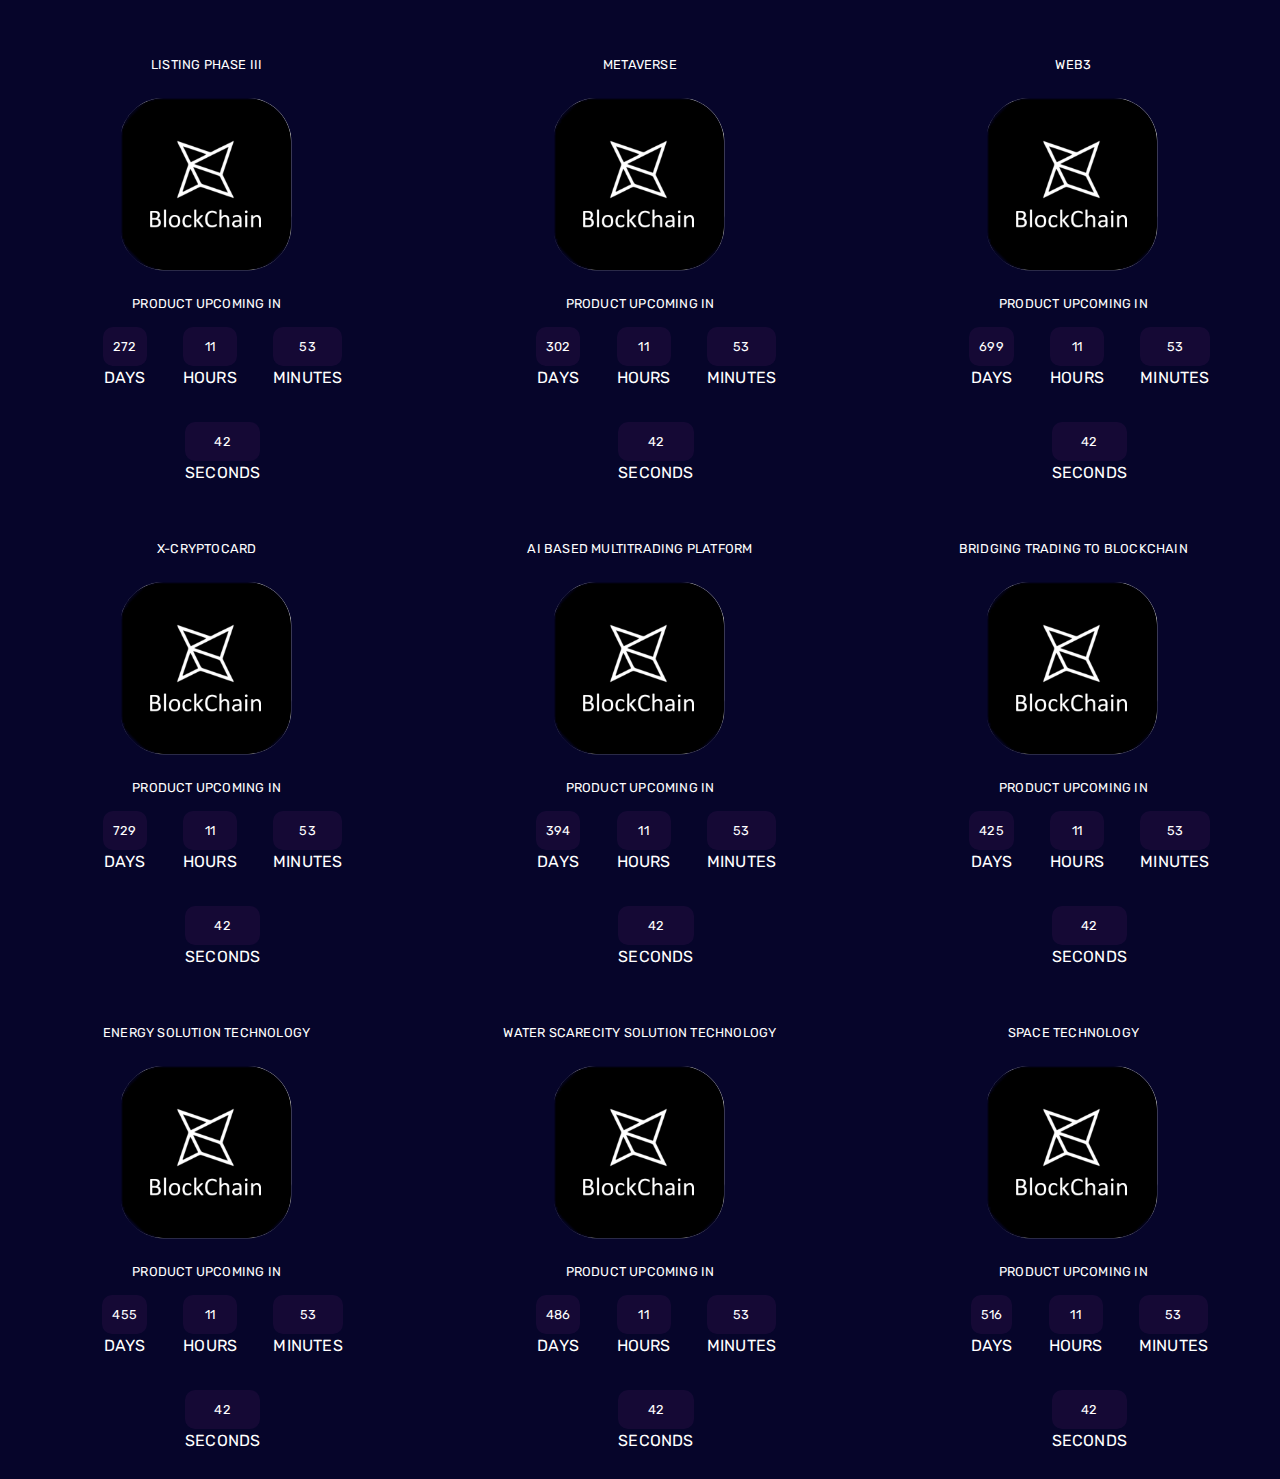
==== commit 34205464: "mobile" ====
--- a/pages/businesscraft.html
+++ b/pages/businesscraft.html
@@ -33,6 +33,30 @@
         <div><a href="#">CONTACT</a></div>
         <div class="docsnavbtn">Join Us</div>
       </div>
+      <div class="docs-nav-burger">
+        <div class="docsnavbrandlogo">
+          <img src="../images/logo.png" alt="X-Logo" />
+        </div>
+        <div
+          onclick="docsburgerToggle()"
+          id="docs-burger-img"
+          class="docs-burger-icon"
+        >
+          <img src="../images/burger.png" alt="" srcset="" width="80" />
+        </div>
+        <div id="docs-burger-icon-list" class="">
+          <div>
+            <div><a href="../index.html">HOME</a></div>
+            <div><a href="../pages/docs.html">DOCS</a></div>
+            <div><a href="#">BUSINESS MODEL</a></div>
+            <div><a href="../pages/businesscraft.html">BUSINESS CRAFT</a></div>
+            <div><a href="#">ROADMAP</a></div>
+            <div><a href="#">PORTFOLIO</a></div>
+            <div><a href="#">CONTACT</a></div>
+          </div>
+          <button class="docs-nav-burger-btn">Join Us</button>
+        </div>
+      </div>
     </div>
     <div class="business_craft_div">
       <div class="countdown">
@@ -379,6 +403,11 @@
       </div>
     </div>
     <script>
+      function docsburgerToggle() {
+        let docsburgerimg = document.getElementById("docs-burger-icon-list");
+        // console.log(docsburgerimg);
+        docsburgerimg.classList.toggle("docsnavshow");
+      }
       (function () {
         const second = 1000,
           minute = second * 60,
--- a/scss/style.css
+++ b/scss/style.css
@@ -536,7 +536,7 @@
   position: relative;
 }
 .iphone-img {
-  transform: scale(1.4);
+  transform: scale(1.4) translateX(10%);
 }
 .watch {
   width: 200px;
@@ -1173,3 +1173,113 @@
   padding: 0 10px;
   border-radius: 10px;
 }
+.nav-burger {
+  display: none;
+}
+.docs-nav-burger {
+  display: none;
+}
+
+@media all and (max-width: 1016px) {
+  .docsnavbaritems {
+    display: none;
+  }
+  .docs-nav-burger {
+    display: flex;
+    align-items: center;
+    justify-content: space-between;
+  }
+  .docsnavbrandlogo {
+    padding: 20px;
+  }
+  #docs-burger-icon-list {
+    display: none;
+    opacity: 0;
+  }
+  .docsnavshow {
+    width: 80vw;
+    /* margin: 0 auto; */
+    display: flex !important;
+    flex-direction: column;
+    align-items: center;
+    justify-content: center;
+    text-align: center;
+    opacity: 1 !important;
+    transition: all 1000 ease-in;
+    background: #8e44d7;
+    border-radius: 10px;
+    padding: 20px;
+    position: absolute;
+    top: 10%;
+    right: 10%;
+    z-index: 3;
+  }
+  .docs-nav-burger-btn {
+    padding: 0.5em 1em;
+    background-color: #06052a;
+    border-radius: 10px;
+    color: #fff;
+  }
+}
+@media all and (max-width: 990px) {
+  .business_craft_div {
+    grid-template-columns: repeat(2, 1fr);
+  }
+  /* .docsflex {
+    display: flex;
+    justify-content: space-around;
+    padding: 0;
+  } */
+  .docs-sidebar {
+    width: 50vw;
+  }
+  .docs-details {
+    /* width: 50vw; */
+  }
+  .grid_docs_link {
+    /* display: block; */
+  }
+  .nav-burger {
+    display: block;
+    position: relative;
+  }
+  .navbar-items {
+    display: none;
+  }
+  button {
+    padding: 0.5em 1em;
+    background-color: #8e44d7;
+    border-radius: 10px;
+    color: #fff;
+  }
+  .burger-icon-list {
+    display: none;
+  }
+  #burger-icon-list {
+    display: none;
+    opacity: 0;
+  }
+
+  .show {
+    width: 80vw;
+    display: flex !important;
+    flex-direction: column;
+    align-items: center;
+    justify-content: center;
+    text-align: center;
+    opacity: 1 !important;
+    transition: all 1000 ease-in;
+    background: #06052a;
+    border-radius: 10px;
+    padding: 20px;
+    position: absolute;
+    top: 80%;
+    right: 50%;
+    z-index: 3;
+  }
+  @media all and (max-width: 700px) {
+    .docs-sidebar {
+      width: 60vw;
+    }
+  }
+}
